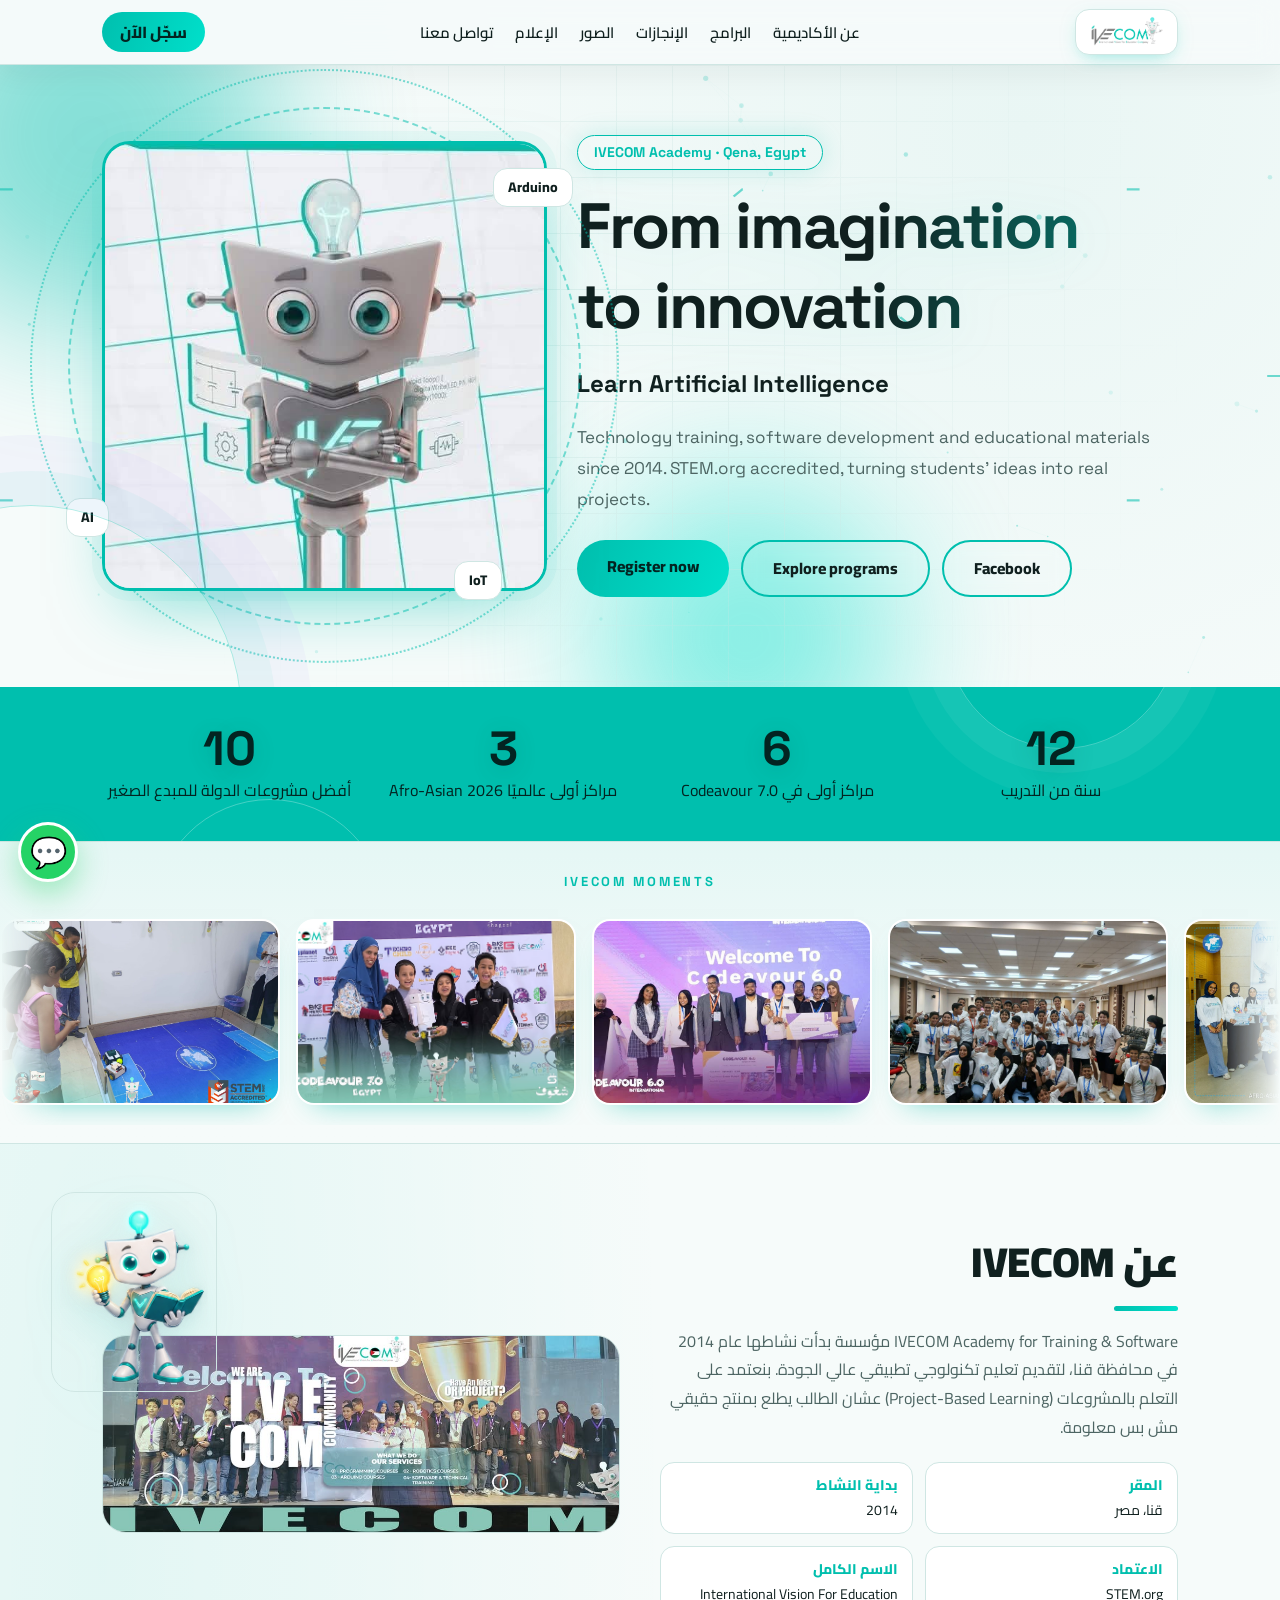
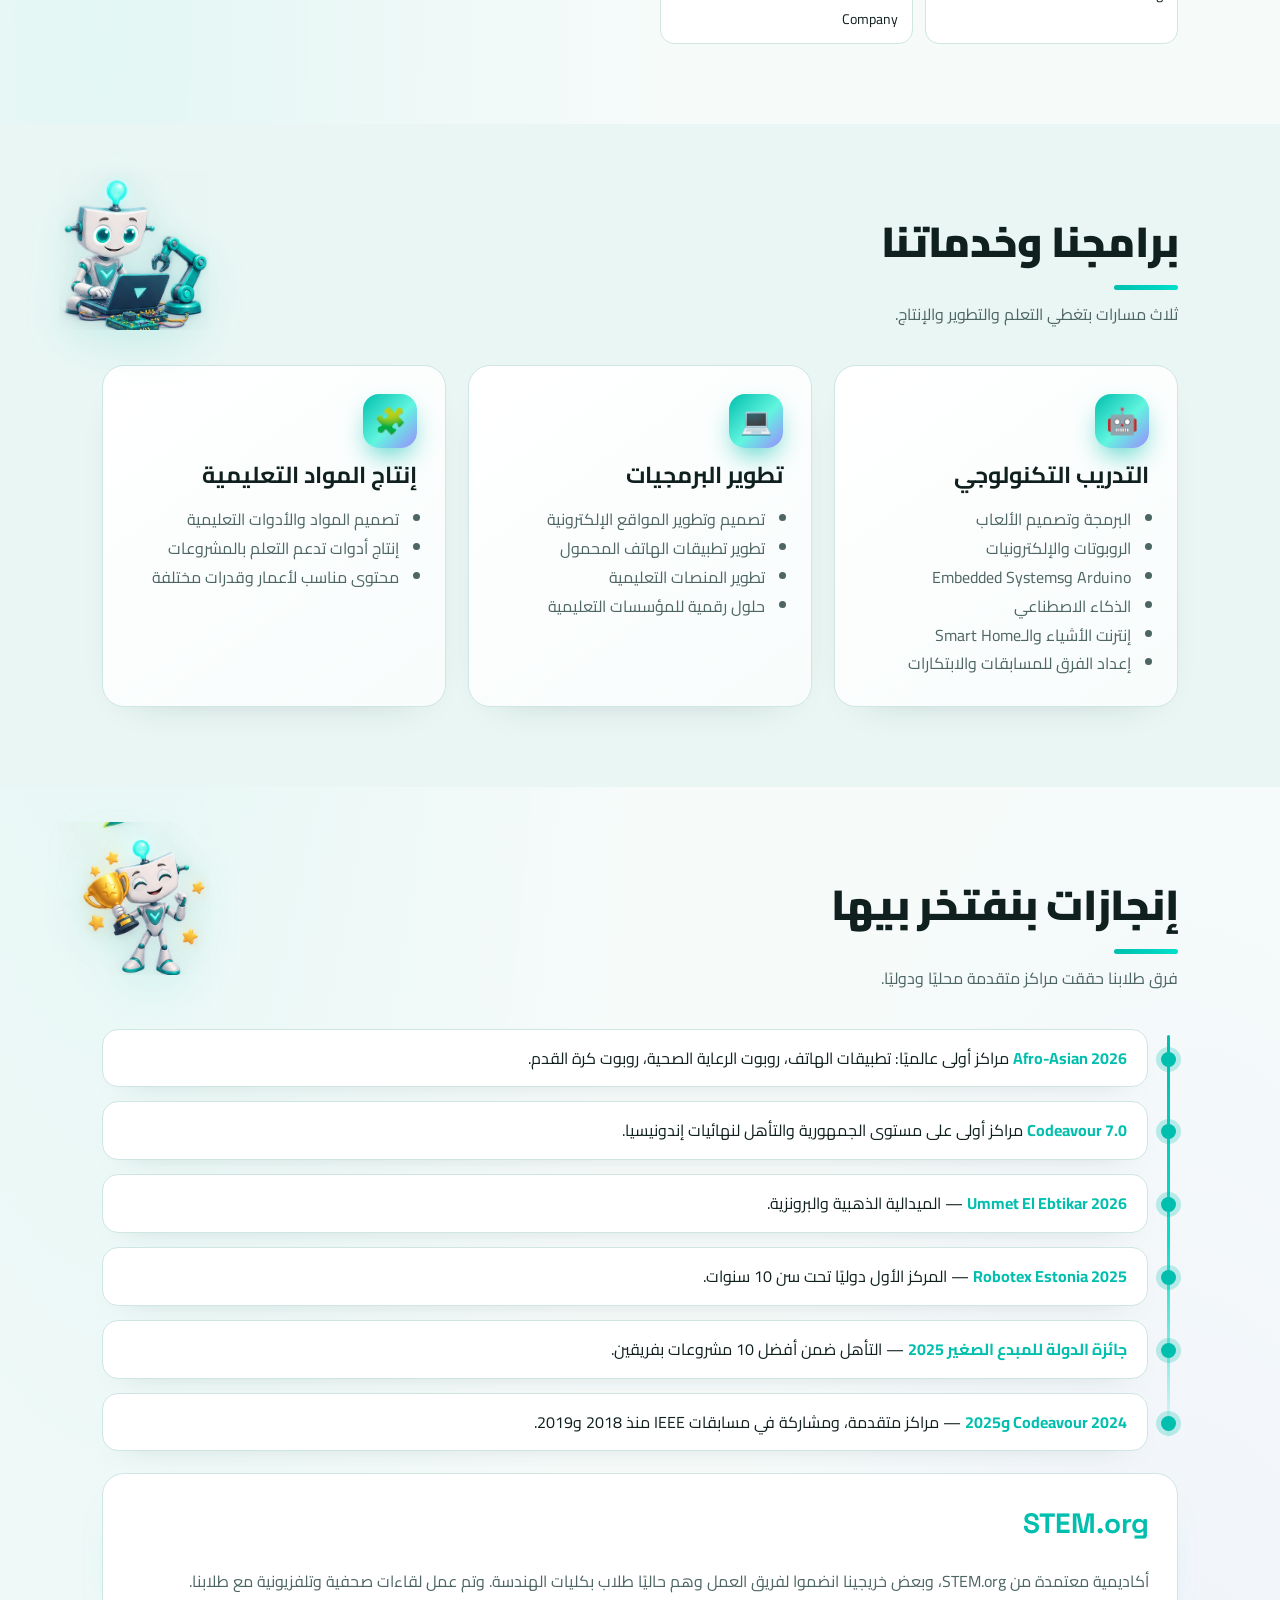
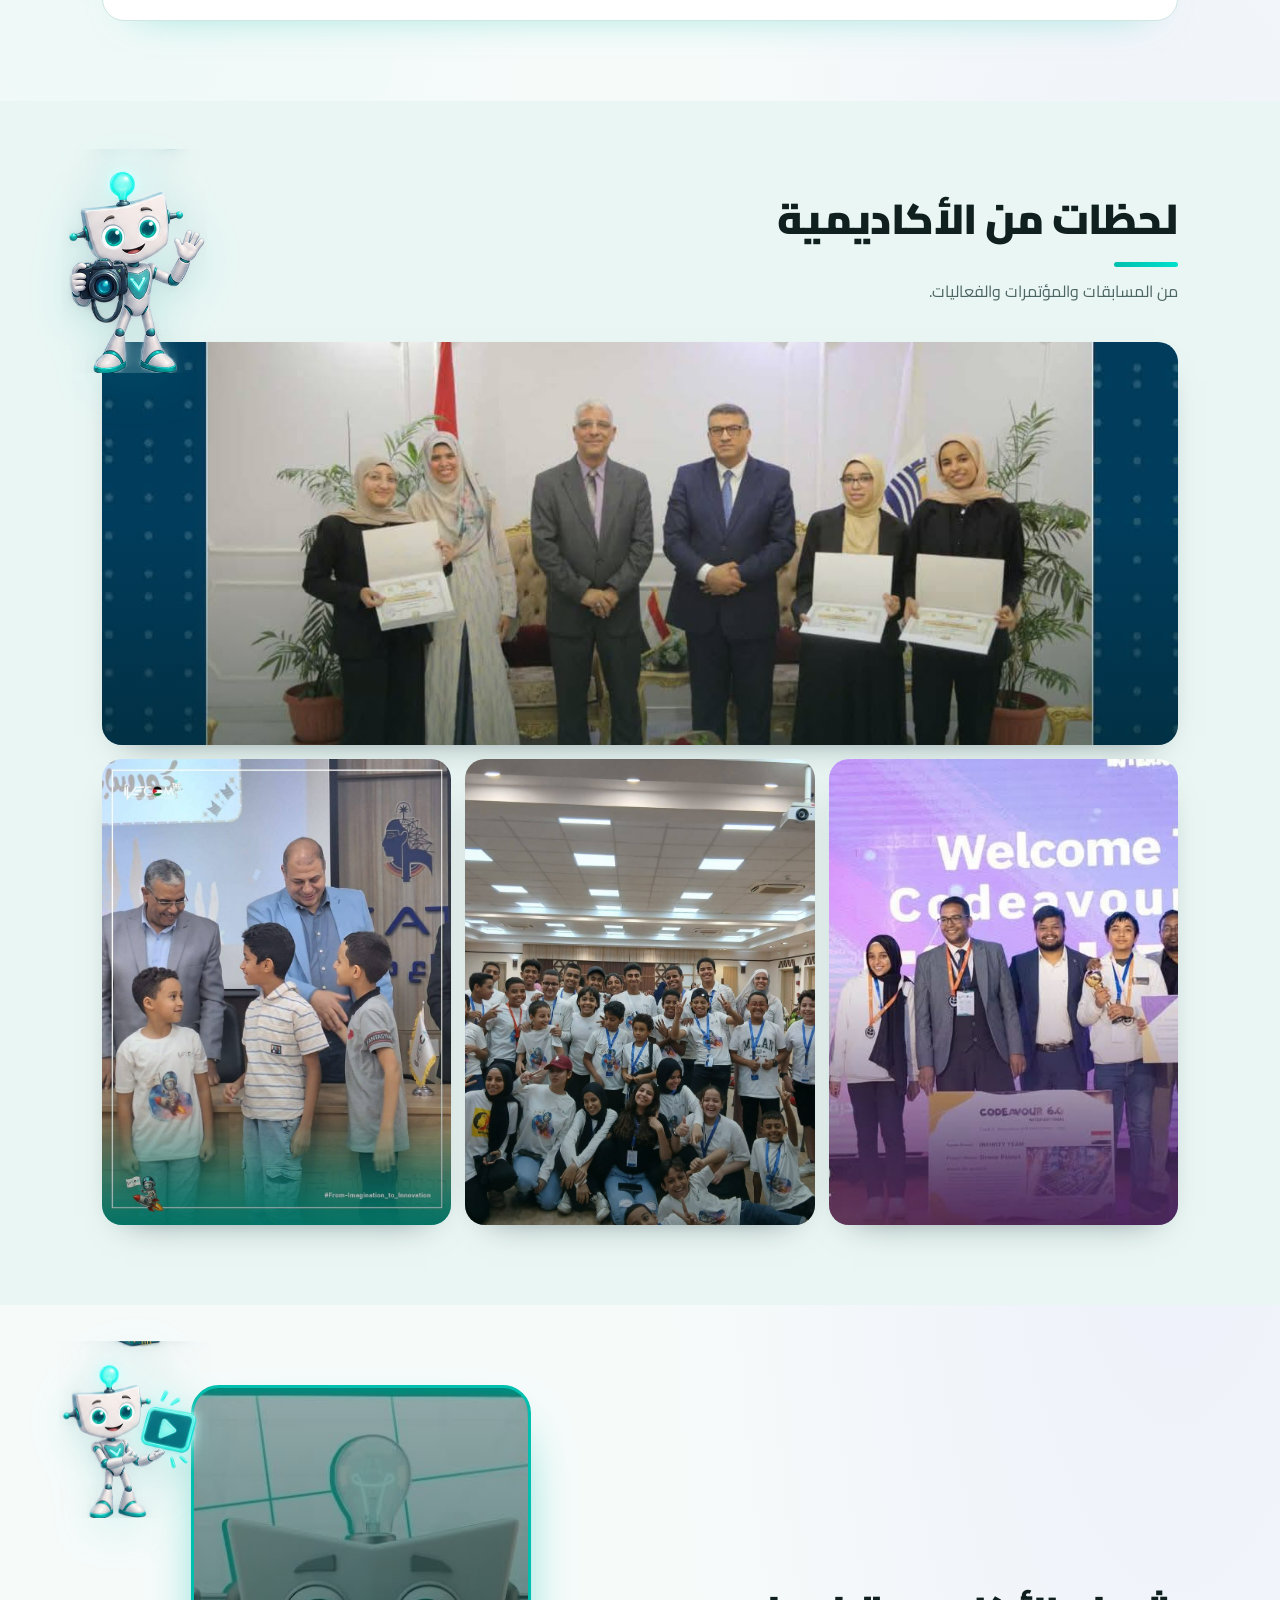
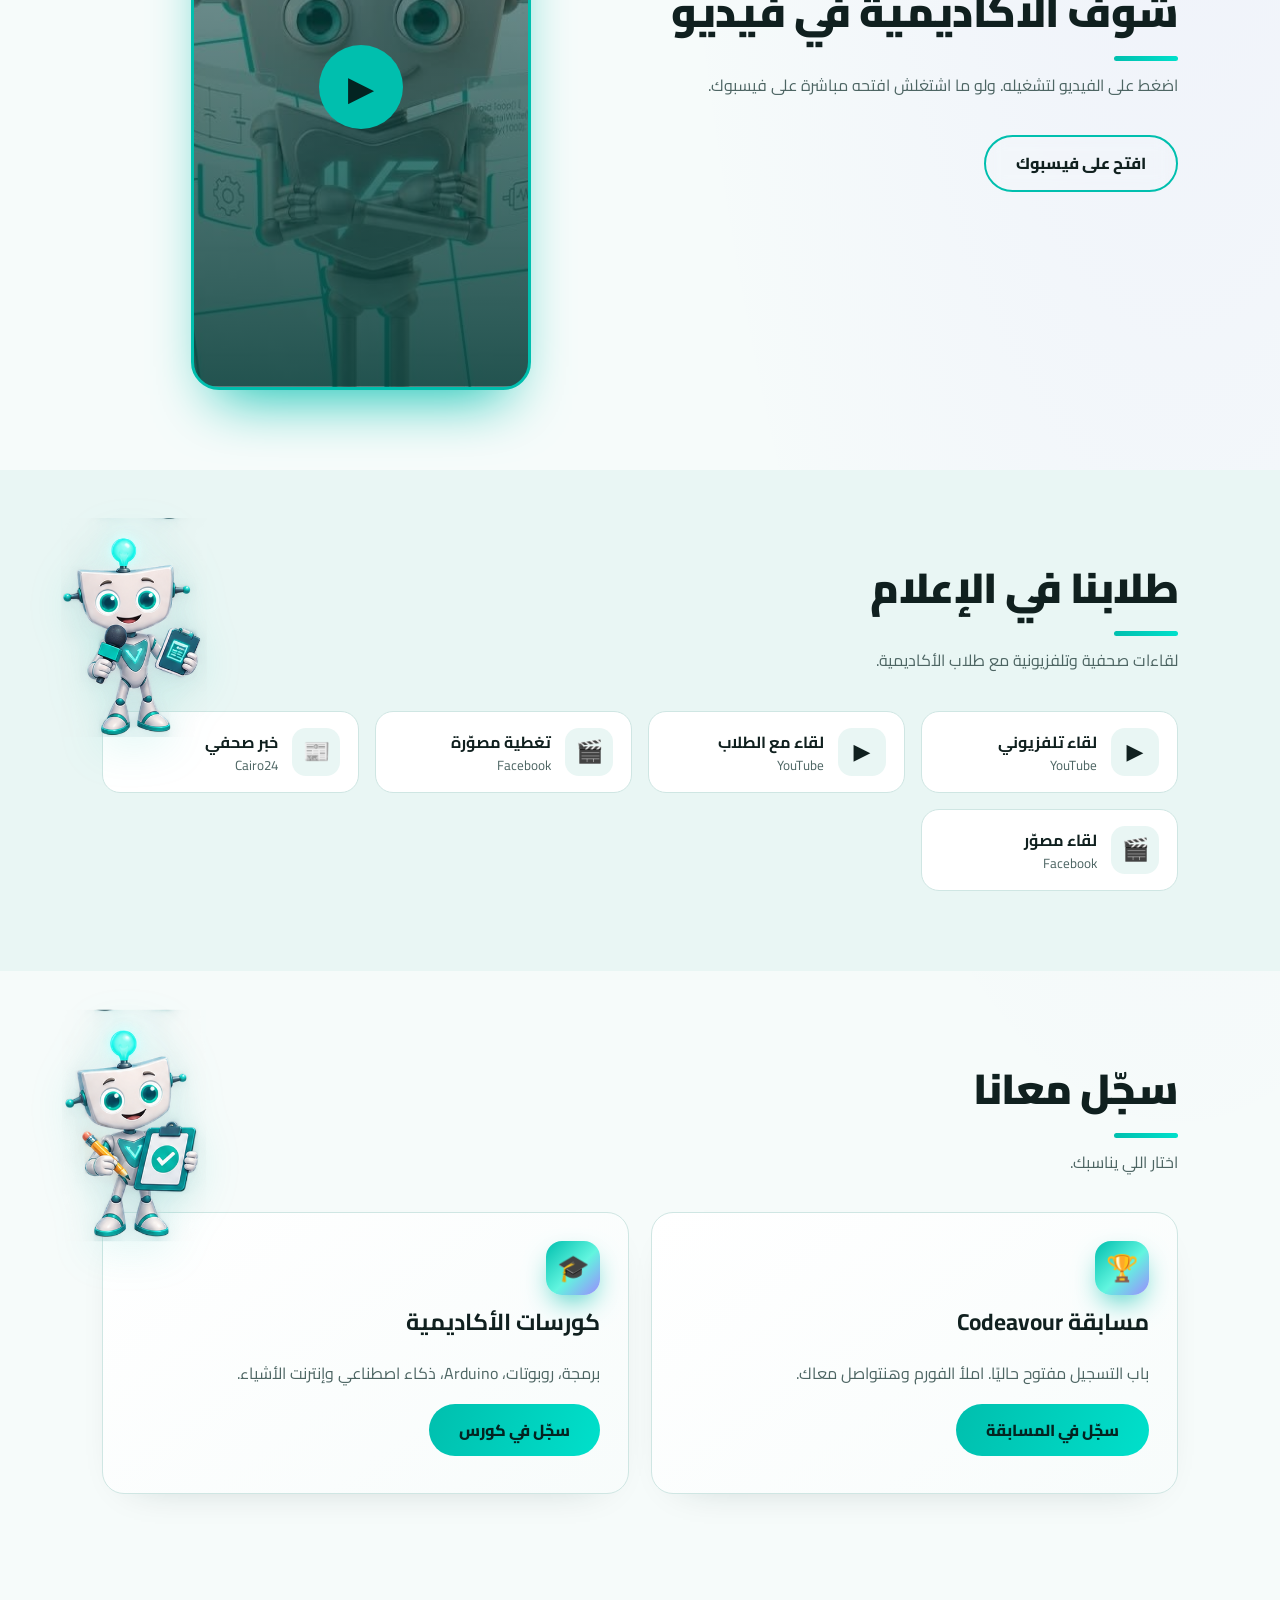
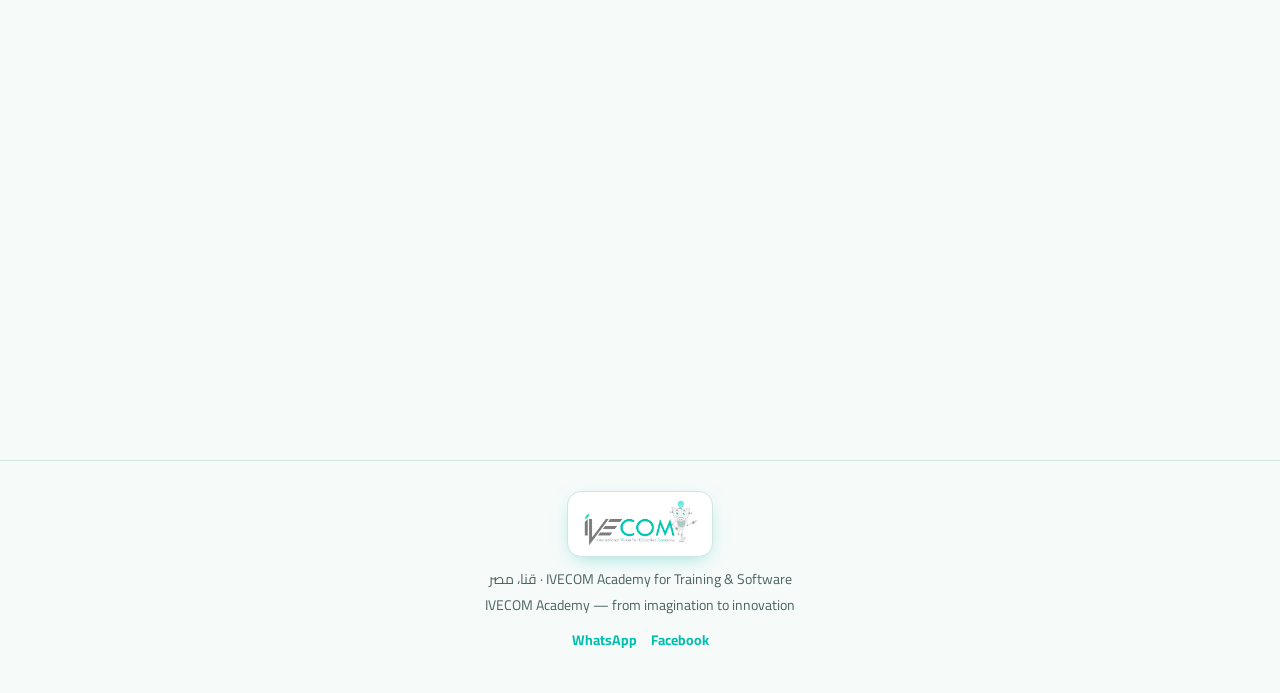
==== index.html @ b457d9e5 "Add files via upload" ====
<!DOCTYPE html>
<html lang="ar" dir="rtl">
<head>
<meta charset="utf-8">
<meta name="viewport" content="width=device-width, initial-scale=1, viewport-fit=cover">
<title>IVECOM Academy | من الخيال إلى الابتكار</title>
<link rel="stylesheet" href="https://fonts.googleapis.com/css2?family=Cairo:wght@400;600;800;900&family=Space+Grotesk:wght@500;700&display=swap">
<link rel="stylesheet" href="style.css">
</head>
<body>
<div id="pg"></div>
<nav><div class="wrap"><a href="#top"><img src="./images/ivecom academy.png" alt="IVECOM"></a>
<ul><li><a href="#about">عن الأكاديمية</a></li><li><a href="#programs">البرامج</a></li><li><a href="#wins">الإنجازات</a></li><li><a href="#gallery">الصور</a></li><li><a href="#press">الإعلام</a></li><li><a href="#contact">تواصل معنا</a></li></ul>
<a class="btn p" href="#register" style="padding:6px 18px">سجّل الآن</a></div></nav>

<header class="hero" id="top"><div class="blob b1"></div><div class="blob b2"></div><div class="grid"></div><svg class="circ" viewBox="0 0 1000 600" preserveAspectRatio="none" aria-hidden="true"><path d="M0 120H200L260 180H520L580 120H1000"/><path d="M0 420H300L360 480H700L760 420H1000"/><path d="M1000 300H760L700 240H420L360 300H0"/></svg>
<div class="wrap"><div>
<span class="tag">IVECOM Academy · Qena, Egypt</span>
<h1>From imagination<br>to innovation</h1><div class="rot">Learn <span class="w" id="word">Programming</span></div>
<p class="lead">Technology training, software development and educational materials since 2014. STEM.org accredited, turning students' ideas into real projects.</p>
<div class="btns"><a class="btn p" href="#register">Register now</a><a class="btn g" href="#programs">Explore programs</a><a class="btn g" href="https://www.facebook.com/Ivecom.Qena" target="_blank" rel="noopener">Facebook</a></div></div>
<div class="mascot"><img src="images/افيكوم.jpg" alt="روبوت IVECOM"><span class="chip c1">Arduino</span><span class="chip c2">AI</span><span class="chip c3">IoT</span></div></div></header>

<div class="stats"><div class="wrap">
<div><b data-to="12">0</b>سنة من التدريب</div><div><b data-to="6">0</b>مراكز أولى في Codeavour 7.0</div><div><b data-to="3">0</b>مراكز أولى عالميًا Afro-Asian 2026</div><div><b data-to="10">0</b>أفضل مشروعات الدولة للمبدع الصغير</div></div></div>

<div class="moments" aria-labelledby="moments-title">
<p class="moments-title" id="moments-title">IVECOM Moments</p>
<div class="moments-viewport">
<div class="moments-track">
<div class="moments-set">
<figure class="moments-card"><img src="./images/soccer.jpg" alt="طلاب يختبرون روبوتات كرة القدم"></figure>
<figure class="moments-card"><img src="./images/658167643_1033789435987840_6730408788346410055_n.jpg" alt="فريق IVECOM مع الروبوت في Codeavour 7.0"></figure>
<figure class="moments-card"><img src="./images/499224828_770901538943299_2404754766059296859_n.jpg" alt="تكريم الفائزين في Codeavour 6.0"></figure>
<figure class="moments-card"><img src="./images/556958224_884016830965102_443374047059716273_n.jpg" alt="طلاب الأكاديمية في جلسة تدريبية"></figure>
<figure class="moments-card"><img src="./images/afro.jpg" alt="فريق IVECOM بشهاداتهم في ملتقى Afro-Asian"></figure>
<figure class="moments-card"><img src="./images/655757526_1031395922893858_1721385652874005985_n.jpg" alt="طلاب يعرضون روبوتهم في Codeavour 7.0"></figure>
<figure class="moments-card"><img src="./images/866902296_1106343865728992_4366121220652302342_n.jpg" alt="طالب يحمل كأس التكريم"></figure>
<figure class="moments-card"><img src="./images/76956514_1454934027989636_923945317609504768_n.jpg" alt="طلاب يحملون شهادات بعد نشاط تعليمي"></figure>
<figure class="moments-card"><img src="./images/المسرح.jpg" alt="فريق IVECOM على المسرح بالميداليات"></figure>
<figure class="moments-card"><img src="./images/الوزير.jpg" alt="طلاب الأكاديمية أثناء زيارة الوزير"></figure>
<figure class="moments-card"><img src="./images/574880991_913871031313015_7151131311368704795_n.jpg" alt="طلاب IVECOM مع الضيوف في فعالية"></figure>
<figure class="moments-card"><img src="./images/صيني.jpg" alt="طالب IVECOM مع ضيف في فعالية دولية"></figure>
<figure class="moments-card"><img src="./images/المحافظ.jpg" alt="تكريم طلاب IVECOM في محافظة قنا"></figure>
<figure class="moments-card"><img src="./images/866315675_2814392328955585_118463934444519991_n.jpg" alt="طالبات IVECOM مع ضيف في ملتقى تكنولوجي"></figure>
</div>
<div class="moments-set" aria-hidden="true">
<figure class="moments-card"><img src="./images/soccer.jpg" alt=""></figure>
<figure class="moments-card"><img src="./images/658167643_1033789435987840_6730408788346410055_n.jpg" alt=""></figure>
<figure class="moments-card"><img src="./images/499224828_770901538943299_2404754766059296859_n.jpg" alt=""></figure>
<figure class="moments-card"><img src="./images/556958224_884016830965102_443374047059716273_n.jpg" alt=""></figure>
<figure class="moments-card"><img src="./images/afro.jpg" alt=""></figure>
<figure class="moments-card"><img src="./images/655757526_1031395922893858_1721385652874005985_n.jpg" alt=""></figure>
<figure class="moments-card"><img src="./images/866902296_1106343865728992_4366121220652302342_n.jpg" alt=""></figure>
<figure class="moments-card"><img src="./images/76956514_1454934027989636_923945317609504768_n.jpg" alt=""></figure>
<figure class="moments-card"><img src="./images/المسرح.jpg" alt=""></figure>
<figure class="moments-card"><img src="./images/الوزير.jpg" alt=""></figure>
<figure class="moments-card"><img src="./images/574880991_913871031313015_7151131311368704795_n.jpg" alt=""></figure>
<figure class="moments-card"><img src="./images/صيني.jpg" alt=""></figure>
<figure class="moments-card"><img src="./images/المحافظ.jpg" alt=""></figure>
<figure class="moments-card"><img src="./images/866315675_2814392328955585_118463934444519991_n.jpg" alt=""></figure>
</div>
</div>
</div>
</div>
<section id="about"><div class="wrap about"><div class="rise"><h2>عن IVECOM</h2><img class="section-bot" src="images/robot-idea.png" alt="روبوت IVECOM يشرح فكرة ويتعلم" loading="lazy">
<p style="color:var(--mute)">IVECOM Academy for Training &amp; Software مؤسسة بدأت نشاطها عام 2014 في محافظة قنا، لتقديم تعليم تكنولوجي تطبيقي عالي الجودة. بنعتمد على التعلم بالمشروعات (Project-Based Learning) عشان الطالب يطلع بمنتج حقيقي مش بس معلومة.</p>
<div class="facts"><div><span>المقر</span>قنا، مصر</div><div><span>بداية النشاط</span>2014</div><div><span>الاعتماد</span>STEM.org</div><div><span>الاسم الكامل</span>International Vision For Education Company</div></div></div>
<img class="rise" src="./images/المسرح.jpg" alt="فريق IVECOM على المسرح مع الكأس"></div></section>

<section class="alt" id="programs"><div class="wrap"><h2>برامجنا وخدماتنا</h2><p class="sub">ثلاث مسارات بتغطي التعلم والتطوير والإنتاج.</p><img class="section-bot" src="images/robot-tech.png" alt="روبوت IVECOM يعمل على التكنولوجيا والروبوتات" loading="lazy">
<div class="cards">
<div class="card rise"><div class="ic">🤖</div><h3>التدريب التكنولوجي</h3><ul><li>البرمجة وتصميم الألعاب</li><li>الروبوتات والإلكترونيات</li><li>Arduino وEmbedded Systems</li><li>الذكاء الاصطناعي</li><li>إنترنت الأشياء والـSmart Home</li><li>إعداد الفرق للمسابقات والابتكارات</li></ul></div>
<div class="card rise"><div class="ic">💻</div><h3>تطوير البرمجيات</h3><ul><li>تصميم وتطوير المواقع الإلكترونية</li><li>تطوير تطبيقات الهاتف المحمول</li><li>تطوير المنصات التعليمية</li><li>حلول رقمية للمؤسسات التعليمية</li></ul></div>
<div class="card rise"><div class="ic">🧩</div><h3>إنتاج المواد التعليمية</h3><ul><li>تصميم المواد والأدوات التعليمية</li><li>إنتاج أدوات تدعم التعلم بالمشروعات</li><li>محتوى مناسب لأعمار وقدرات مختلفة</li></ul></div></div></div></section>

<section id="wins"><div class="wrap"><h2>إنجازات بنفتخر بيها</h2><p class="sub">فرق طلابنا حققت مراكز متقدمة محليًا ودوليًا.</p><img class="section-bot" src="images/robot-trophy.png" alt="روبوت IVECOM يحتفل بالإنجازات" loading="lazy">
<div class="tl">
<div class="rise"><b>Afro-Asian 2026</b> مراكز أولى عالميًا: تطبيقات الهاتف، روبوت الرعاية الصحية، روبوت كرة القدم.</div>
<div class="rise"><b>Codeavour 7.0</b>  مراكز أولى على مستوى الجمهورية والتأهل لنهائيات إندونيسيا.</div>
<div class="rise"><b>Ummet El Ebtikar 2026</b> — الميدالية الذهبية والبرونزية.</div>
<div class="rise"><b>Robotex Estonia 2025</b> — المركز الأول دوليًا تحت سن 10 سنوات.</div>
<div class="rise"><b>جائزة الدولة للمبدع الصغير 2025</b> — التأهل ضمن أفضل 10 مشروعات بفريقين.</div>
<div class="rise"><b>Codeavour 2024 و2025</b> — مراكز متقدمة، ومشاركة في مسابقات IEEE منذ 2018 و2019.</div></div>
<div class="stem rise"><b>STEM.org</b><span style="color:var(--mute)">أكاديمية معتمدة من STEM.org، وبعض خريجينا انضموا لفريق العمل وهم حاليًا طلاب بكليات الهندسة. وتم عمل لقاءات صحفية وتلفزيونية مع طلابنا.</span></div></div></section>

<section class="alt" id="gallery"><div class="wrap"><h2>لحظات من الأكاديمية</h2><p class="sub">من المسابقات والمؤتمرات والفعاليات.</p><img class="section-bot" src="images/robot-gallery.png" alt="روبوت IVECOM يوثق اللحظات" loading="lazy">
<div class="gal"><figure class="wide rise"><img src="./images/المحافظ.jpg"></figure>
<figure class="rise"><img src="./images/499224828_770901538943299_2404754766059296859_n.jpg" alt="تكريم طالب في Afro-Asian"></figure>
<figure class="rise"><img src="./images/556958224_884016830965102_443374047059716273_n.jpg" alt="طلاب الأكاديمية في فعالية"></figure>
<figure class="rise"><img src="./images/574880991_913871031313015_7151131311368704795_n.jpg" alt="روبوت IVECOM"></figure></div></div></section>

<section id="video"><div class="wrap vid"><div class="rise"><h2>شوف الأكاديمية في فيديو</h2><p class="sub">اضغط على الفيديو لتشغيله. ولو ما اشتغلش افتحه مباشرة على فيسبوك.</p><img class="section-bot" src="images/robot-video.png" alt="روبوت IVECOM يقدم الفيديو" loading="lazy"><a class="btn g" href="https://www.facebook.com/reel/2000026607990550" target="_blank" rel="noopener">افتح على فيسبوك</a></div>
<div class="reel rise" id="reel" role="button" tabindex="0" aria-label="تشغيل الفيديو" data-u="https://www.facebook.com/reel/2000026607990550"><div class="play">▶</div></div></div></section>

<section class="alt" id="press"><div class="wrap"><h2>طلابنا في الإعلام</h2><p class="sub">لقاءات صحفية وتلفزيونية مع طلاب الأكاديمية.</p><img class="section-bot" src="images/robot-media.png" alt="روبوت IVECOM يتحدث إلى الإعلام" loading="lazy"><div class="press"><a class="pc rise" href="https://youtu.be/RGy8B8v94Ms" target="_blank" rel="noopener"><i>▶️</i><span><b>لقاء تلفزيوني</b><small>YouTube</small></span></a><a class="pc rise" href="https://youtu.be/boZZvVX3FII" target="_blank" rel="noopener"><i>▶️</i><span><b>لقاء مع الطلاب</b><small>YouTube</small></span></a><a class="pc rise" href="https://www.facebook.com/share/v/1amFZvqarZ/" target="_blank" rel="noopener"><i>🎬</i><span><b>تغطية مصوّرة</b><small>Facebook</small></span></a><a class="pc rise" href="https://www.cairo24.com/2521985" target="_blank" rel="noopener"><i>📰</i><span><b>خبر صحفي</b><small>Cairo24</small></span></a><a class="pc rise" href="https://www.facebook.com/share/v/1dLLYajSgV/" target="_blank" rel="noopener"><i>🎬</i><span><b>لقاء مصوّر</b><small>Facebook</small></span></a></div></div></section>

<section id="register"><div class="wrap"><h2>سجّل معانا</h2><p class="sub">اختار اللي يناسبك.</p><img class="section-bot" src="images/robot-register.png" alt="روبوت IVECOM يساعد في التسجيل" loading="lazy"><div class="cards">
<div class="card rise"><div class="ic">🏆</div><h3>مسابقة Codeavour</h3><p style="color:var(--mute)">باب التسجيل مفتوح حاليًا. املأ الفورم وهنتواصل معاك.</p><a class="btn p" href="https://docs.google.com/forms/d/e/1FAIpQLSct5ky-ukODRo3CR_g7459hGvhRLh05FtkzUf1J-POymgyP-w/viewform" target="_blank" rel="noopener">سجّل في المسابقة</a></div>
<div class="card rise"><div class="ic">🎓</div><h3>كورسات الأكاديمية</h3><p style="color:var(--mute)">برمجة، روبوتات، Arduino، ذكاء اصطناعي وإنترنت الأشياء.</p><a class="btn p" href="https://wa.me/201004185696?text=%D8%B9%D8%A7%D9%8A%D8%B2%20%D8%A3%D8%B3%D8%AC%D9%84%20%D9%81%D9%8A%20%D9%83%D9%88%D8%B1%D8%B3%20%D9%81%D9%8A%20IVECOM" target="_blank" rel="noopener">سجّل في كورس</a></div></div></div></section>

<section id="contact"><div class="wrap"><div class="cta rise"><h2>جاهز تبدأ رحلتك؟</h2><img class="section-bot" src="images/robot-contact.png" alt="روبوت IVECOM يرحب بكم للتواصل" loading="lazy"><p>ابنك أو بنتك عندهم فكرة أو مشروع؟ تعالوا نحوّلها لابتكار.</p>
<div class="btns" style="justify-content:center"><a class="btn p" href="https://wa.me/201004185696" target="_blank" rel="noopener">واتساب 01004185696</a><a class="btn g" href="https://www.facebook.com/Ivecom.Qena" target="_blank" rel="noopener">صفحتنا على فيسبوك</a></div></div></div></section>

<footer><div class="wrap"><img src="./images/ivecom academy.png" alt="IVECOM"><div>IVECOM Academy for Training &amp; Software · قنا، مصر</div><div>IVECOM Academy — from imagination to innovation</div><div class="soc"><a href="https://www.facebook.com/Ivecom.Qena" target="_blank" rel="noopener">Facebook</a><a href="https://wa.me/201004185696" target="_blank" rel="noopener">WhatsApp</a></div></div></footer>
<a class="wa" href="https://wa.me/201004185696" target="_blank" rel="noopener" aria-label="WhatsApp">💬</a>
<script src="script.js" defer></script>
</body>
</html>
---- style.css ----
:root{--bg:#f6fbfa;--bg2:#e9f6f4;--ink:#10201f;--mute:#4d6563;--teal:#00bfae;--teal2:#00e0cb;--gray:#7b7b7b;--card:#fff;--line:#cfe6e3;box-sizing:border-box;padding-top:env(safe-area-inset-top,0px);padding-bottom:env(safe-area-inset-bottom,0px)}
@media (prefers-color-scheme:dark){:root:not([data-theme="light"]){--bg:#071413;--bg2:#0b1f1d;--ink:#e8f7f5;--mute:#9bb8b4;--card:#0f2826;--line:#1b3c39}}
:root[data-theme="dark"]{--bg:#071413;--bg2:#0b1f1d;--ink:#e8f7f5;--mute:#9bb8b4;--card:#0f2826;--line:#1b3c39}
html{scroll-padding-top:calc(env(safe-area-inset-top,0px) + 70px);scroll-behavior:smooth}
*{box-sizing:border-box}
body{margin:0;background:var(--bg);color:var(--ink);font-family:'Cairo',system-ui,sans-serif;line-height:1.8;overflow-x:hidden}
body::before{content:"";position:fixed;inset:0 0 auto;height:env(safe-area-inset-top,0px);z-index:60;background:var(--bg)}
img{max-width:100%;display:block}
a{color:inherit;text-decoration:none}
:focus-visible{outline:3px solid var(--teal);outline-offset:3px}
.wrap{max-width:1120px;margin:auto;padding:0 22px}
nav{position:sticky;top:env(safe-area-inset-top,0px);z-index:50;backdrop-filter:blur(14px);background:color-mix(in srgb,var(--bg) 80%,transparent);border-bottom:1px solid var(--line)}
nav .wrap{display:flex;align-items:center;justify-content:space-between;height:64px}
nav img{height:38px}
nav ul{display:flex;gap:22px;list-style:none;margin:0;padding:0;font-weight:600;font-size:15px}
nav ul a:hover{color:var(--teal)}
@media(max-width:760px){nav ul{display:none}}
.hero{position:relative;overflow:hidden;padding:70px 0 90px;background:radial-gradient(circle at 80% 10%,var(--bg2),var(--bg) 60%)}
.blob{position:absolute;border-radius:50%;filter:blur(70px);opacity:.45;background:var(--teal);animation:drift 14s ease-in-out infinite alternate}
.b1{width:380px;height:380px;top:-120px;left:-100px}.b2{width:300px;height:300px;bottom:-100px;right:30%;background:var(--teal2);animation-delay:-6s}
@keyframes drift{to{transform:translate(60px,40px) scale(1.15)}}
.grid{position:absolute;inset:0;background-image:linear-gradient(var(--line) 1px,transparent 1px),linear-gradient(90deg,var(--line) 1px,transparent 1px);background-size:56px 56px;opacity:.55;mask-image:radial-gradient(circle at 50% 40%,#000,transparent 75%);-webkit-mask-image:radial-gradient(circle at 50% 40%,#000,transparent 75%)}
.hero .wrap{position:relative;display:grid;grid-template-columns:1.15fr .85fr;gap:30px;align-items:center}
@media(max-width:860px){.hero .wrap{grid-template-columns:1fr}.mascot{order:-1;max-width:260px;margin:auto}}
.tag{display:inline-block;padding:4px 16px;border:1px solid var(--teal);border-radius:99px;color:var(--teal);font-weight:700;font-size:14px;direction:ltr;font-family:'Space Grotesk',sans-serif}
h1{font-size:clamp(34px,6vw,64px);line-height:1.25;margin:16px 0;font-weight:900}
h1 .w{display:inline-block;color:var(--teal);min-width:5.5ch;border-bottom:4px solid var(--teal2);animation:pop .5s}
@keyframes pop{from{opacity:0;transform:translateY(14px)}}
.lead{color:var(--mute);font-size:18px;max-width:34em}
.btns{display:flex;gap:12px;flex-wrap:wrap;margin-top:26px}
.btn{padding:12px 26px;border-radius:12px;font-weight:800;transition:.25s;border:2px solid var(--teal)}
.btn.p{background:var(--teal);color:#032421}.btn.p:hover{transform:translateY(-3px);box-shadow:0 10px 30px -8px var(--teal)}
.btn.g:hover{background:var(--teal);color:#032421}
.mascot{position:relative}
.mascot img{border-radius:28px;box-shadow:0 30px 60px -25px #00bfae99;animation:float 5s ease-in-out infinite;border:3px solid var(--teal)}
@keyframes float{50%{transform:translateY(-16px) rotate(1.5deg)}}
.chip{position:absolute;background:var(--card);border:1px solid var(--line);border-radius:14px;padding:6px 14px;font-weight:800;font-size:14px;animation:float 6s ease-in-out infinite;direction:ltr}
.c1{top:6%;right:-6%}.c2{bottom:12%;left:-8%;animation-delay:-2s}.c3{bottom:-2%;right:10%;animation-delay:-4s}
section{padding:80px 0}
h2{font-size:clamp(28px,4vw,42px);margin:0 0 10px;font-weight:900}
.sub{color:var(--mute);max-width:40em;margin:0 0 36px}
.stats{background:var(--teal);color:#032421;padding:36px 0}
.stats .wrap{display:grid;grid-template-columns:repeat(auto-fit,minmax(160px,1fr));gap:20px;text-align:center}
.stats b{display:block;font-size:48px;font-weight:900;line-height:1.1;font-family:'Space Grotesk',sans-serif}
.about{display:grid;grid-template-columns:1fr 1fr;gap:40px;align-items:center}
@media(max-width:820px){.about{grid-template-columns:1fr}}
.about img{border-radius:24px;border:1px solid var(--line)}
.facts{display:grid;grid-template-columns:1fr 1fr;gap:12px;margin-top:20px}
.facts div{background:var(--card);border:1px solid var(--line);border-radius:14px;padding:10px 14px;font-size:14px}
.facts span{display:block;color:var(--teal);font-weight:800}
.cards{display:grid;grid-template-columns:repeat(auto-fit,minmax(290px,1fr));gap:22px}
.card{background:var(--card);border:1px solid var(--line);border-radius:22px;padding:28px;transition:transform .3s,border-color .3s;transform-style:preserve-3d}
.card:hover{border-color:var(--teal)}
.card h3{margin:6px 0 10px;font-size:23px}
.card ul{margin:0;padding:0 18px 0 0;color:var(--mute)}
.ic{width:54px;height:54px;border-radius:16px;background:linear-gradient(135deg,var(--teal),var(--teal2));display:grid;place-items:center;font-size:26px}
.alt{background:var(--bg2)}
.rise{opacity:0;transform:translateY(30px);transition:1s cubic-bezier(.2,.7,.2,1)}
.rise.in{opacity:1;transform:none}
.tl{position:relative;display:grid;gap:14px;padding-right:30px}
.tl::before{content:"";position:absolute;right:8px;top:6px;bottom:6px;width:3px;background:linear-gradient(var(--teal),var(--teal2),transparent);border-radius:3px}
.tl div{position:relative;background:var(--card);border:1px solid var(--line);border-radius:16px;padding:14px 20px}
.tl div::after{content:"";position:absolute;right:-29px;top:22px;width:15px;height:15px;border-radius:50%;background:var(--teal);box-shadow:0 0 0 5px color-mix(in srgb,var(--teal) 25%,transparent)}
.tl b{color:var(--teal)}
.gal{display:grid;grid-template-columns:repeat(6,1fr);gap:14px}
.gal figure{margin:0;overflow:hidden;border-radius:20px;grid-column:span 2;aspect-ratio:3/4}
.gal figure.wide{grid-column:span 6;aspect-ratio:16/6}
.gal img{width:100%;height:100%;object-fit:cover;transition:transform .8s}
.gal figure:hover img{transform:scale(1.08)}
@media(max-width:700px){.gal figure{grid-column:span 6;aspect-ratio:4/5}.gal figure.wide{aspect-ratio:16/8}}
.stem{display:flex;gap:18px;align-items:center;flex-wrap:wrap;background:var(--card);border:1px solid var(--line);border-radius:22px;padding:24px 28px;margin-top:22px}
.stem b{font-family:'Space Grotesk',sans-serif;font-size:28px;color:var(--teal)}
.cta{text-align:center;background:linear-gradient(135deg,#033b36,#00a89a);color:#fff;border-radius:30px;padding:56px 24px;position:relative;overflow:hidden}
.cta h2{color:#fff}.cta .btn.p{background:#fff;border-color:#fff}
footer{padding:30px 0 40px;text-align:center;color:var(--mute);font-size:14px}
footer img{height:46px;margin:0 auto 10px}
@media(prefers-reduced-motion:reduce){*{animation:none!important;transition:none!important}.rise{opacity:1;transform:none}}
nav img,footer img{background:#fff;border-radius:14px;padding:5px 14px;border:1px solid var(--line);box-shadow:0 6px 20px -8px #00bfae88}
nav img{height:46px}footer img{height:66px}
#pg{position:fixed;top:env(safe-area-inset-top,0px);left:0;height:3px;width:0;z-index:70;background:linear-gradient(90deg,var(--teal),var(--teal2))}
.hero .wrap>div:first-child{direction:ltr;text-align:left}
.hero h1{font-family:'Space Grotesk',sans-serif;letter-spacing:-.03em;background:linear-gradient(100deg,var(--ink) 20%,var(--teal) 50%,var(--ink) 80%);background-size:250% 100%;-webkit-background-clip:text;background-clip:text;color:transparent;animation:shine 6s linear infinite}
@keyframes shine{to{background-position:-250% 0}}
.hero .lead{font-family:'Space Grotesk',sans-serif;font-size:17px}
.rot{font-family:'Space Grotesk',sans-serif;font-size:24px;font-weight:700;margin:0 0 10px}
.rot .w{min-width:0;display:inline-block}
.mascot{isolation:isolate}
.mascot::before,.mascot::after{content:"";position:absolute;inset:-34px;border:2px dashed var(--teal);border-radius:50%;opacity:.5;animation:spin 26s linear infinite;z-index:-1}
.mascot::after{inset:-72px;border-style:dotted;animation-duration:42s;animation-direction:reverse}
@keyframes spin{to{transform:rotate(360deg)}}
.circ{position:absolute;inset:0;width:100%;height:100%;opacity:.55}
.circ path{fill:none;stroke:var(--teal);stroke-width:2;stroke-dasharray:10 300;animation:run 7s linear infinite}
.circ path:nth-child(2){animation-delay:-2s}.circ path:nth-child(3){animation-delay:-4s}
@keyframes run{to{stroke-dashoffset:-1000}}
.btn{position:relative;overflow:hidden;display:inline-block}
.btn.p::after{content:"";position:absolute;inset:0;background:linear-gradient(110deg,transparent 30%,#fff9 50%,transparent 70%);transform:translateX(-120%);transition:.6s}
.btn.p:hover::after{transform:translateX(120%)}
h2::after{content:"";display:block;width:64px;height:5px;border-radius:5px;margin-top:6px;background:linear-gradient(90deg,var(--teal),var(--teal2))}
.cta h2::after{margin:6px auto 0;background:#fff}
.ic{box-shadow:0 12px 30px -10px var(--teal)}
.moments{padding:28px 0 18px;background:linear-gradient(180deg,color-mix(in srgb,var(--teal) 7%,var(--bg)),var(--bg) 70%);border-block:1px solid var(--line)}
.moments-title{margin:0 0 14px;text-align:center;direction:ltr;font-family:'Space Grotesk',sans-serif;font-weight:700;font-size:13px;letter-spacing:.22em;text-transform:uppercase;color:var(--teal)}
.moments-viewport{overflow:hidden;direction:ltr;padding:12px 0 20px;-webkit-mask-image:linear-gradient(90deg,transparent,#000 5%,#000 95%,transparent);mask-image:linear-gradient(90deg,transparent,#000 5%,#000 95%,transparent)}
.moments-track{display:flex;width:max-content;animation:moments 70s linear infinite}
.moments-viewport:hover .moments-track,.moments-viewport:focus-within .moments-track{animation-play-state:paused}
.moments-set{display:flex;gap:16px;padding-inline-end:16px}
.moments-card{flex:0 0 auto;width:280px;height:186px;margin:0;border-radius:18px;overflow:hidden;border:2px solid transparent;background:var(--card);box-shadow:0 14px 28px -18px #00bfae99;transition:transform .35s ease,box-shadow .35s ease,border-color .35s ease}
.moments-card img{width:100%;height:100%;object-fit:cover}
.moments-card:hover{transform:translateY(-6px);border-color:var(--teal);box-shadow:0 18px 36px -14px var(--teal)}
@keyframes moments{to{transform:translateX(-50%)}}
@media(max-width:700px){.moments{padding:22px 0 12px}.moments-title{font-size:12px;letter-spacing:.16em}.moments-card{width:210px;height:140px;border-radius:14px}.moments-set{gap:12px;padding-inline-end:12px}.moments-track{animation-duration:48s}}
@media(prefers-reduced-motion:reduce){.moments-viewport{overflow-x:auto;-webkit-mask-image:none;mask-image:none}.moments-track{animation:none}}
.vid{display:grid;grid-template-columns:1fr 1fr;gap:40px;align-items:center}
@media(max-width:820px){.vid{grid-template-columns:1fr}}
.reel{position:relative;width:min(100%,340px);aspect-ratio:9/16;margin:auto;border-radius:28px;overflow:hidden;background:#033b36 center/cover;border:3px solid var(--teal);cursor:pointer;box-shadow:0 30px 60px -25px var(--teal)}
.reel iframe{position:absolute;inset:0;width:100%;height:100%;border:0}
.play{position:absolute;inset:0;margin:auto;width:84px;height:84px;border-radius:50%;background:var(--teal);display:grid;place-items:center;font-size:34px;color:#032421;animation:pulse 2s infinite}
@keyframes pulse{0%{box-shadow:0 0 0 0 #00e0cbaa}100%{box-shadow:0 0 0 30px #00e0cb00}}
.press{display:grid;grid-template-columns:repeat(auto-fit,minmax(250px,1fr));gap:16px}
.pc{display:flex;gap:14px;align-items:center;background:var(--card);border:1px solid var(--line);border-radius:18px;padding:16px 18px;transition:.3s}
.pc:hover{transform:translateY(-5px);border-color:var(--teal);box-shadow:0 14px 30px -16px var(--teal)}
.pc i{font-style:normal;width:48px;height:48px;border-radius:14px;display:grid;place-items:center;font-size:22px;background:var(--bg2);flex:none}
.pc small{color:var(--mute);display:block;line-height:1.4}
.wa{position:fixed;bottom:calc(env(safe-area-inset-bottom,0px) + 18px);left:18px;z-index:55;width:60px;height:60px;border-radius:50%;background:#25d366;display:grid;place-items:center;font-size:30px;animation:pulse 2.5s infinite}
.cta::before{content:"";position:absolute;width:320px;height:320px;border-radius:50%;background:#ffffff14;top:-120px;right:-90px}
.cta::after{content:"";position:absolute;width:200px;height:200px;border-radius:50%;border:3px solid #ffffff30;bottom:-70px;left:-50px}
.cta .btn.g{color:#fff;border-color:#fff}.cta .btn.g:hover{background:#fff;color:#033b36}
.cta .btn.p{color:#033b36}
.soc{display:flex;gap:14px;justify-content:center;margin-top:10px}.soc a{font-weight:700;color:var(--teal)}


/* ===== IVECOM CREATIVE EXPERIENCE ===== */
:root {
  --violet: #7657ff;
  --cyan: #21e6d2;
  --pink: #ff6db4;
  --deep: #071b25;
}
body {
  background-image:
    radial-gradient(ellipse at 8% 22%, color-mix(in srgb, var(--teal) 8%, transparent), transparent 34%),
    radial-gradient(ellipse at 92% 58%, color-mix(in srgb, var(--violet) 7%, transparent), transparent 32%);
}
nav { box-shadow: 0 8px 30px #001f2510; }
nav .wrap { gap: 18px; }
nav ul a { position: relative; transition: color .25s ease; }
nav ul a::after {
  content: ""; position: absolute; right: 0; bottom: -8px; width: 0; height: 2px;
  border-radius: 2px; background: linear-gradient(90deg,var(--teal),var(--violet));
  transition: width .3s ease;
}
nav ul a:hover::after { width: 100%; }
.hero { isolation: isolate; }
.hero::after {
  content: ""; position: absolute; width: 420px; height: 420px; border-radius: 50%;
  border: 1px solid color-mix(in srgb,var(--teal) 30%,transparent);
  left: -180px; bottom: -240px; box-shadow: 0 0 0 34px color-mix(in srgb,var(--teal) 5%,transparent),
  0 0 0 70px color-mix(in srgb,var(--violet) 4%,transparent); pointer-events: none;
}
.hero .wrap > div:first-child { max-width: 680px; }
.hero h1 { filter: drop-shadow(0 8px 24px #00bfae18); }
.tag { box-shadow: 0 0 24px color-mix(in srgb,var(--teal) 18%,transparent); }
.btn { border-radius: 999px; padding-inline: 30px; }
.btn.p { background: linear-gradient(110deg,var(--teal),var(--teal2)); border: 0; }
.btn.g { backdrop-filter: blur(10px); }
.mascot img { box-shadow: 0 28px 70px -22px #00bfae88, 0 0 0 10px #00bfae0d; }
section:not(.stats) h2 { letter-spacing: -.6px; }
.card {
  position: relative; overflow: hidden;
  box-shadow: 0 14px 42px -32px #002b2a55;
  background: linear-gradient(145deg,var(--card),color-mix(in srgb,var(--bg2) 34%,var(--card)));
}
.card::before {
  content: ""; position: absolute; inset: 0 auto 0 0; width: 3px;
  background: linear-gradient(180deg,var(--teal),var(--violet),var(--pink));
  transform: scaleY(0); transform-origin: bottom; transition: transform .35s ease;
}
.card:hover::before { transform: scaleY(1); }
.card:hover { box-shadow: 0 24px 55px -32px #00bfae99; }
.ic { background: linear-gradient(135deg,var(--teal),#62f5df 55%,#9c8aff); color: #052522; }
.stats { position: relative; overflow: hidden; }
.stats::before,.stats::after {
  content: ""; position: absolute; width: 230px; height: 230px; border: 1px solid #ffffff45;
  border-radius: 50%; pointer-events: none;
}
.stats::before { top: -170px; right: 8%; box-shadow: 0 0 0 24px #ffffff0d,0 0 0 48px #ffffff0a; }
.stats::after { bottom: -190px; left: 12%; }
.stats .wrap { position: relative; z-index: 1; }
.stats b { text-shadow: 0 5px 22px #00534b33; }
.gal figure { position: relative; box-shadow: 0 15px 35px -24px #001c1c99; }
.gal figure::after {
  content: ""; position: absolute; inset: 45% 0 0;
  background: linear-gradient(transparent,#031c1acc); opacity: .45; pointer-events: none;
}
.tl div { box-shadow: 0 10px 30px -25px #002b2a88; transition: transform .25s,border-color .25s; }
.tl div:hover { transform: translateX(-5px); border-color: var(--teal); }
.stem { box-shadow: 0 18px 45px -34px #00bfae99; }
.cta {
  box-shadow: 0 30px 70px -35px #003b36aa;
  background: radial-gradient(circle at 15% 10%,#21e6d255,transparent 34%),
              linear-gradient(125deg,#062d35,#064e49 55%,#087f73);
}
.wa { box-shadow: 0 12px 30px #25d36666; border: 3px solid #ffffff; }
footer { border-top: 1px solid var(--line); }

/* Dynamic pointer glow and back-to-top control */
.pointer-glow {
  position: fixed; z-index: 1; width: 340px; height: 340px; border-radius: 50%;
  pointer-events: none; opacity: .13; filter: blur(50px);
  background: radial-gradient(circle,var(--teal),transparent 68%);
  transform: translate(-50%,-50%); mix-blend-mode: screen;
}
#backTop {
  position: fixed; right: 20px; bottom: 22px; z-index: 54; width: 46px; height: 46px;
  border: 1px solid var(--line); border-radius: 50%; background: var(--card);
  color: var(--teal); font-size: 22px; font-weight: 900; cursor: pointer;
  box-shadow: 0 10px 30px #001f251c; opacity: 0; visibility: hidden;
  transform: translateY(12px); transition: .25s ease;
}
#backTop.visible { opacity: 1; visibility: visible; transform: translateY(0); }
#particleCanvas { position: absolute; inset: 0; width: 100%; height: 100%; pointer-events: none; opacity: .5; }
@media (max-width:760px) {
  .hero { padding-top: 52px; }
  .hero::after { width: 260px; height: 260px; }
  .card { padding: 23px; }
  #backTop { right: 14px; bottom: 88px; }
}
@media (prefers-reduced-motion: reduce) {
  .pointer-glow, #particleCanvas { display: none; }
}

/* IVECOM mascot appearances across the page */
section { position: relative; }
.section-bot {
  position: absolute;
  left: clamp(12px, 4vw, 58px);
  top: 28px;
  width: clamp(88px, 13vw, 166px);
  height: auto;
  object-fit: contain;
  z-index: 2;
  pointer-events: none;
  filter: drop-shadow(0 12px 22px #00bfae28);
  animation: botFloat 5s ease-in-out infinite;
}
#about .section-bot { top: 48px; }
#contact .section-bot { top: 50%; transform: translateY(-50%); width: clamp(100px, 15vw, 185px); }
#programs .section-bot, #gallery .section-bot, #press .section-bot { top: 38px; }
@keyframes botFloat { 0%,100% { translate: 0 0; } 50% { translate: 0 -9px; } }
.mascot img { object-fit: contain; background: transparent; }
@media (max-width:760px) {
  .section-bot { width: 78px; left: 8px; top: 18px; opacity: .9; }
  #about .section-bot, #programs .section-bot, #gallery .section-bot, #press .section-bot { top: 20px; }
  #contact .section-bot { width: 92px; left: 0; }
  section h2, section .sub { max-width: calc(100% - 82px); }
}
@media (prefers-reduced-motion: reduce) { .section-bot { animation: none; } }
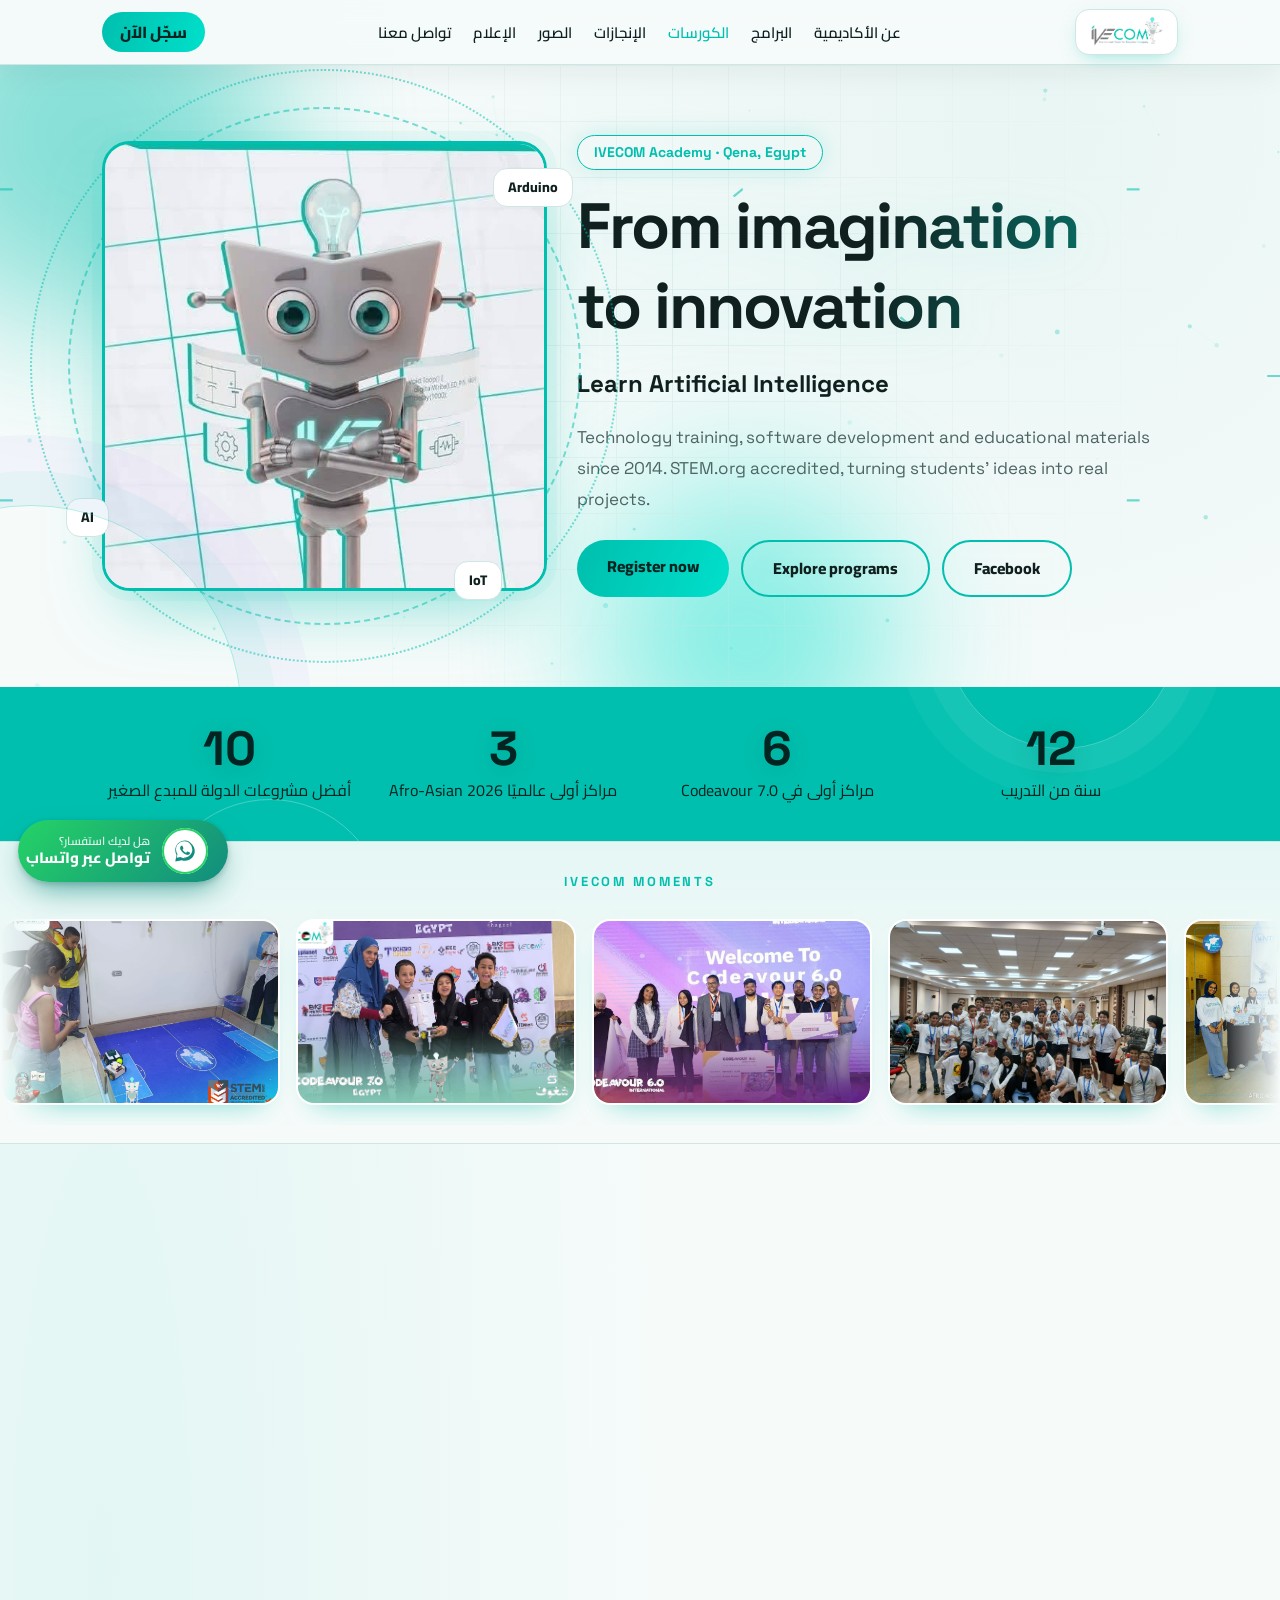
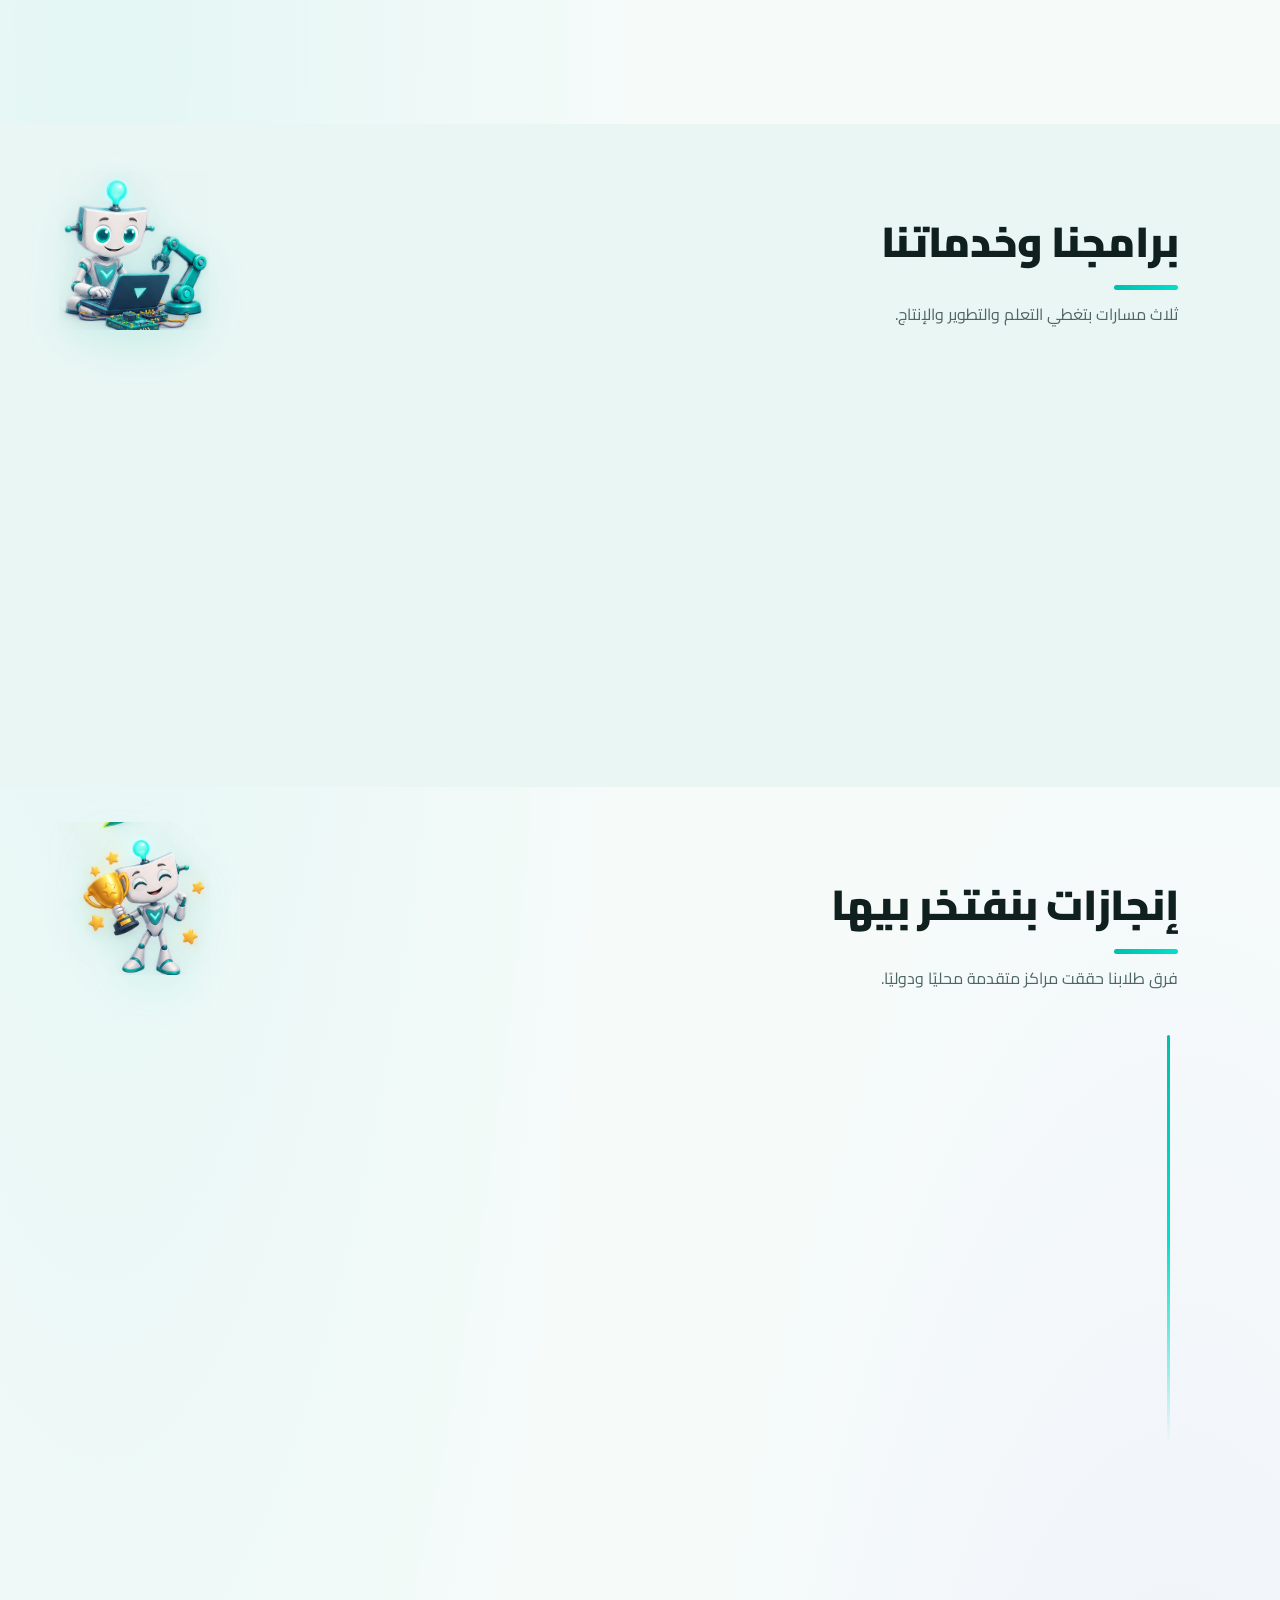
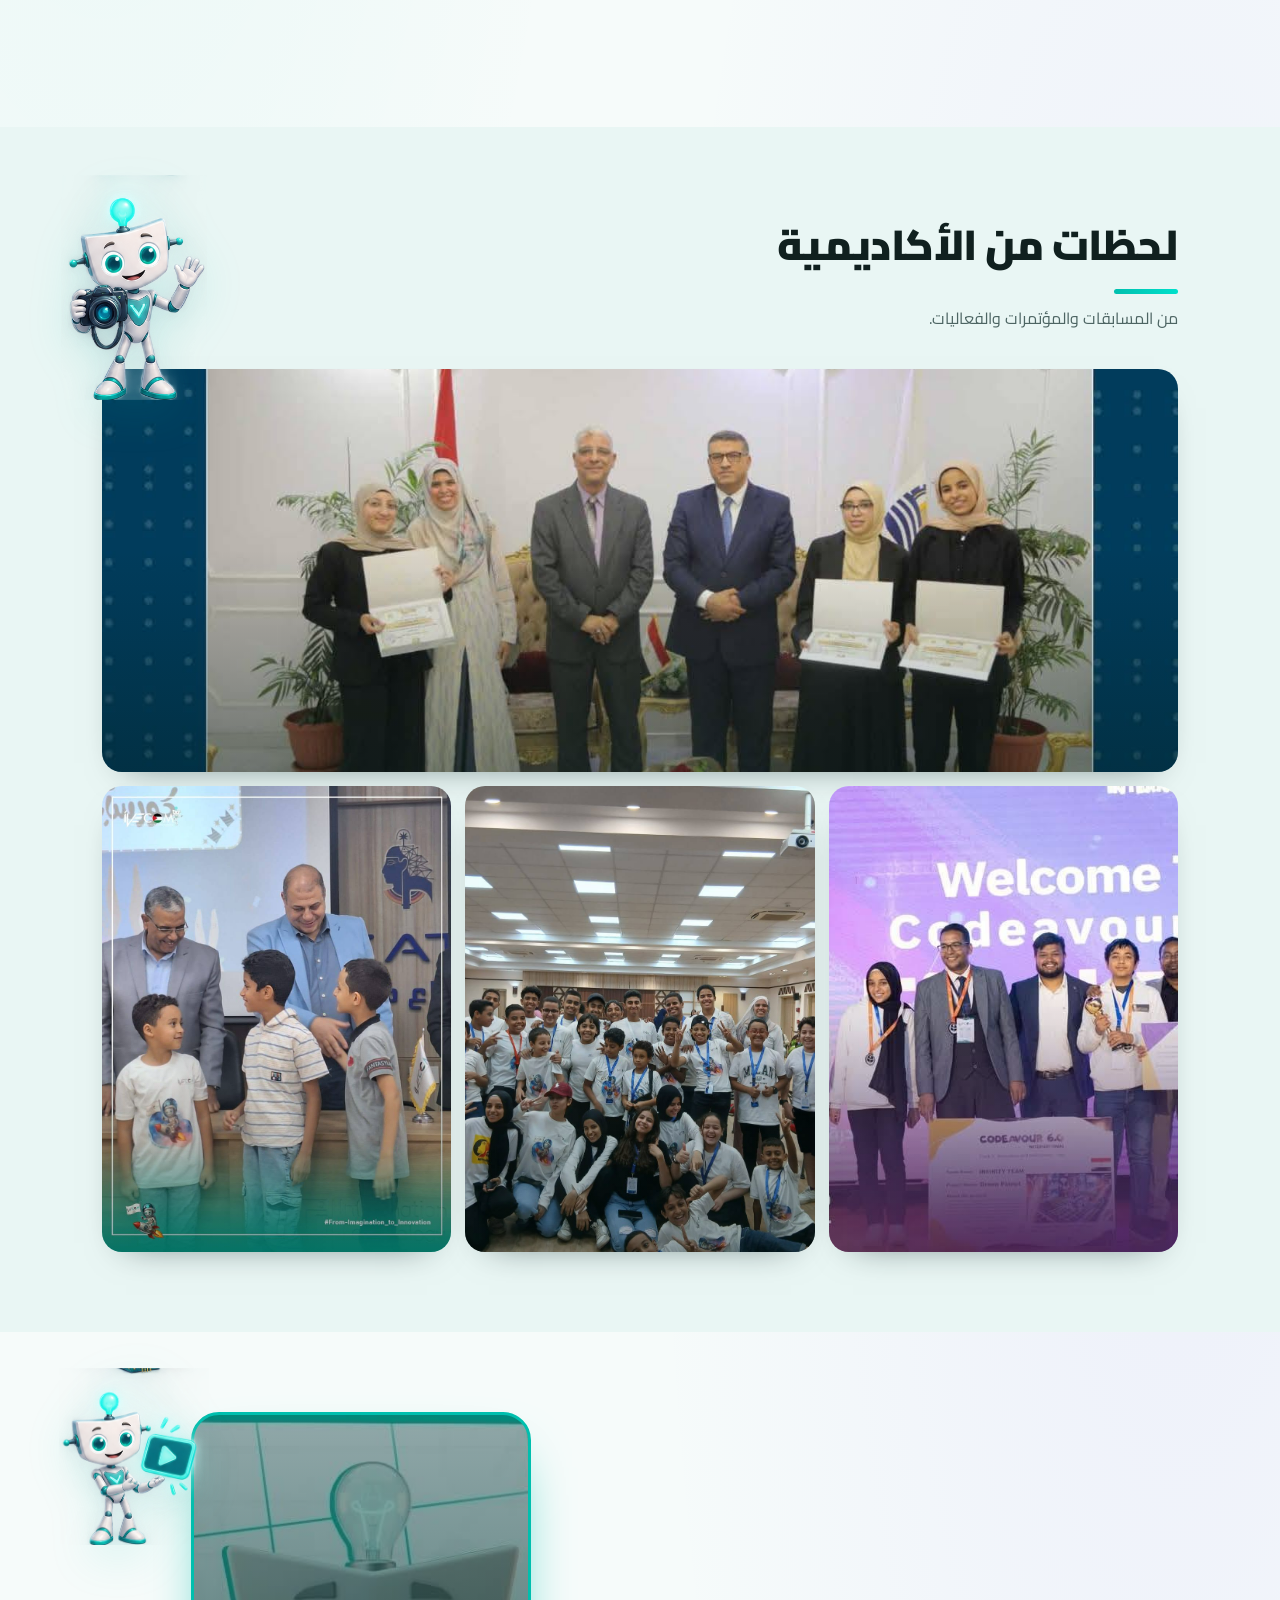
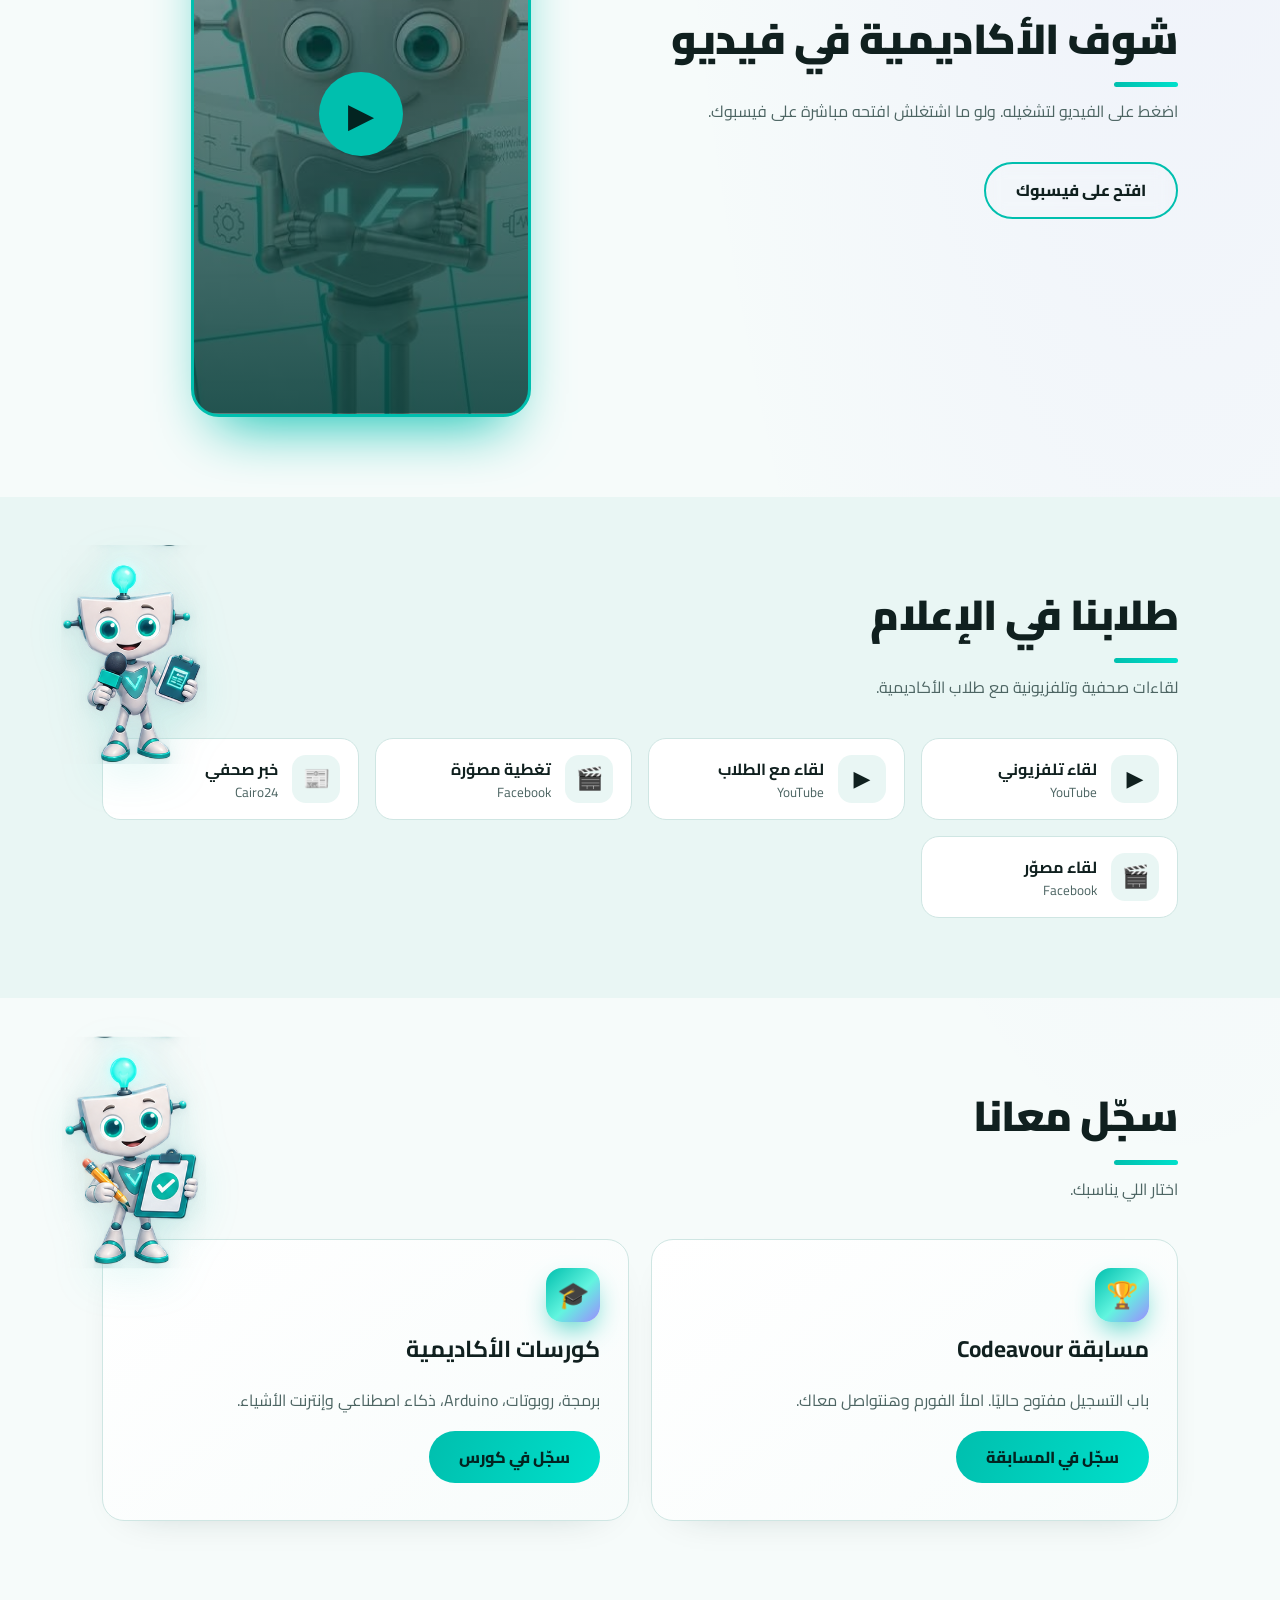
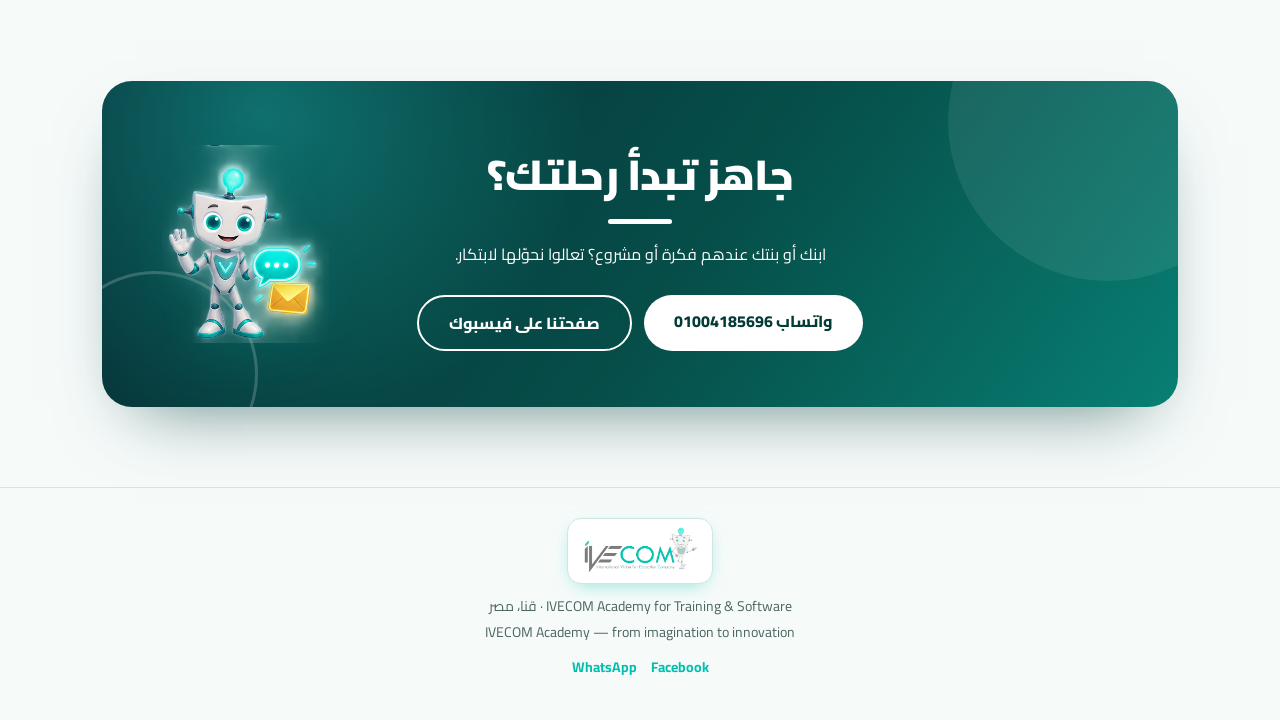
==== commit 5aebdd89: "Add files via upload" ====
--- a/index.html
+++ b/index.html
@@ -10,7 +10,7 @@
 <body>
 <div id="pg"></div>
 <nav><div class="wrap"><a href="#top"><img src="./images/ivecom academy.png" alt="IVECOM"></a>
-<ul><li><a href="#about">عن الأكاديمية</a></li><li><a href="#programs">البرامج</a></li><li><a href="#wins">الإنجازات</a></li><li><a href="#gallery">الصور</a></li><li><a href="#press">الإعلام</a></li><li><a href="#contact">تواصل معنا</a></li></ul>
+<ul><li><a href="#about">عن الأكاديمية</a></li><li><a href="#programs">البرامج</a></li><li class="nav-courses"><a href="courses/index.html">الكورسات</a></li><li><a href="#wins">الإنجازات</a></li><li><a href="#gallery">الصور</a></li><li><a href="#press">الإعلام</a></li><li><a href="#contact">تواصل معنا</a></li></ul>
 <a class="btn p" href="#register" style="padding:6px 18px">سجّل الآن</a></div></nav>
 
 <header class="hero" id="top"><div class="blob b1"></div><div class="blob b2"></div><div class="grid"></div><svg class="circ" viewBox="0 0 1000 600" preserveAspectRatio="none" aria-hidden="true"><path d="M0 120H200L260 180H520L580 120H1000"/><path d="M0 420H300L360 480H700L760 420H1000"/><path d="M1000 300H760L700 240H420L360 300H0"/></svg>
@@ -82,7 +82,12 @@
 <div class="rise"><b>Robotex Estonia 2025</b> — المركز الأول دوليًا تحت سن 10 سنوات.</div>
 <div class="rise"><b>جائزة الدولة للمبدع الصغير 2025</b> — التأهل ضمن أفضل 10 مشروعات بفريقين.</div>
 <div class="rise"><b>Codeavour 2024 و2025</b> — مراكز متقدمة، ومشاركة في مسابقات IEEE منذ 2018 و2019.</div></div>
-<div class="stem rise"><b>STEM.org</b><span style="color:var(--mute)">أكاديمية معتمدة من STEM.org، وبعض خريجينا انضموا لفريق العمل وهم حاليًا طلاب بكليات الهندسة. وتم عمل لقاءات صحفية وتلفزيونية مع طلابنا.</span></div></div></section>
+<div class="stem rise">
+<!-- ===== صورة اعتماد STEM.org =====
+     لتغيير الصورة: غيّر المسار في src فقط (مثال: images/stem-accreditation.png)
+     وللتحكم في الحجم: عدّل المتغير --stem-badge-w في style.css (داخل :root) -->
+<img class="stem-badge" src="images/Stem.jpg" alt="شهادة اعتماد STEM.org للأكاديمية" loading="lazy" onerror="this.classList.add('is-missing')">
+<div class="stem-body"><b>STEM.org</b><span style="color:var(--mute)">أكاديمية معتمدة من STEM.org، وبعض خريجينا انضموا لفريق العمل وهم حاليًا طلاب بكليات الهندسة. وتم عمل لقاءات صحفية وتلفزيونية مع طلابنا.</span></div></div></div></section>
 
 <section class="alt" id="gallery"><div class="wrap"><h2>لحظات من الأكاديمية</h2><p class="sub">من المسابقات والمؤتمرات والفعاليات.</p><img class="section-bot" src="images/robot-gallery.png" alt="روبوت IVECOM يوثق اللحظات" loading="lazy">
 <div class="gal"><figure class="wide rise"><img src="./images/المحافظ.jpg"></figure>
@@ -103,7 +108,10 @@
 <div class="btns" style="justify-content:center"><a class="btn p" href="https://wa.me/201004185696" target="_blank" rel="noopener">واتساب 01004185696</a><a class="btn g" href="https://www.facebook.com/Ivecom.Qena" target="_blank" rel="noopener">صفحتنا على فيسبوك</a></div></div></div></section>
 
 <footer><div class="wrap"><img src="./images/ivecom academy.png" alt="IVECOM"><div>IVECOM Academy for Training &amp; Software · قنا، مصر</div><div>IVECOM Academy — from imagination to innovation</div><div class="soc"><a href="https://www.facebook.com/Ivecom.Qena" target="_blank" rel="noopener">Facebook</a><a href="https://wa.me/201004185696" target="_blank" rel="noopener">WhatsApp</a></div></div></footer>
-<a class="wa" href="https://wa.me/201004185696" target="_blank" rel="noopener" aria-label="WhatsApp">💬</a>
+<a class="wa" href="https://wa.me/201004185696?text=%D8%A7%D9%84%D8%B3%D9%84%D8%A7%D9%85%20%D8%B9%D9%84%D9%8A%D9%83%D9%85%D8%8C%20%D8%B9%D8%A7%D9%8A%D8%B2%20%D8%A3%D8%B3%D8%AA%D9%81%D8%B3%D8%B1%20%D8%B9%D9%86%20%D8%A3%D9%83%D8%A7%D8%AF%D9%8A%D9%85%D9%8A%D8%A9%20IVECOM" target="_blank" rel="noopener" aria-label="تواصل معنا عبر واتساب">
+<span class="wa-ic"><svg viewBox="0 0 32 32" width="26" height="26" aria-hidden="true" focusable="false"><path fill="currentColor" d="M16.04 3C9.4 3 4 8.38 4 15.02c0 2.12.55 4.19 1.6 6.01L4 29l8.14-1.57a12.02 12.02 0 0 0 3.9.65h.01C22.68 28.08 28 22.7 28 16.06 28 12.85 26.75 9.83 24.48 7.56A11.94 11.94 0 0 0 16.04 3Zm0 22.03h-.01a9.97 9.97 0 0 1-5.08-1.39l-.36-.22-4.83.93.96-4.7-.24-.38a9.93 9.93 0 0 1-1.52-5.25c0-5.5 4.5-9.97 10.05-9.97 2.68 0 5.2 1.04 7.09 2.93a9.9 9.9 0 0 1 2.94 7.05c0 5.5-4.52 9.99-10.6 9.99Zm5.5-7.47c-.3-.15-1.78-.88-2.06-.98-.27-.1-.47-.15-.67.15-.2.3-.77.98-.94 1.18-.17.2-.35.22-.65.07-.3-.15-1.27-.47-2.42-1.5-.9-.8-1.5-1.78-1.67-2.08-.17-.3-.02-.46.13-.61.14-.13.3-.35.45-.52.15-.18.2-.3.3-.5.1-.2.05-.37-.02-.52-.08-.15-.67-1.62-.92-2.22-.24-.58-.49-.5-.67-.51h-.57c-.2 0-.52.07-.8.37-.27.3-1.04 1.02-1.04 2.5s1.07 2.9 1.22 3.1c.15.2 2.1 3.2 5.08 4.49.71.3 1.26.49 1.7.63.71.23 1.36.2 1.87.12.57-.08 1.78-.73 2.03-1.43.25-.7.25-1.3.17-1.43-.07-.13-.27-.2-.57-.35Z"/></svg></span>
+<span class="wa-tx"><small>هل لديك استفسار؟</small><b>تواصل عبر واتساب</b></span>
+</a>
 <script src="script.js" defer></script>
 </body>
 </html>
--- a/style.css
+++ b/style.css
@@ -1,4 +1,4 @@
-:root{--bg:#f6fbfa;--bg2:#e9f6f4;--ink:#10201f;--mute:#4d6563;--teal:#00bfae;--teal2:#00e0cb;--gray:#7b7b7b;--card:#fff;--line:#cfe6e3;box-sizing:border-box;padding-top:env(safe-area-inset-top,0px);padding-bottom:env(safe-area-inset-bottom,0px)}
+:root{--stem-badge-w:150px;--bg:#f6fbfa;--bg2:#e9f6f4;--ink:#10201f;--mute:#4d6563;--teal:#00bfae;--teal2:#00e0cb;--gray:#7b7b7b;--card:#fff;--line:#cfe6e3;box-sizing:border-box;padding-top:env(safe-area-inset-top,0px);padding-bottom:env(safe-area-inset-bottom,0px)}
 @media (prefers-color-scheme:dark){:root:not([data-theme="light"]){--bg:#071413;--bg2:#0b1f1d;--ink:#e8f7f5;--mute:#9bb8b4;--card:#0f2826;--line:#1b3c39}}
 :root[data-theme="dark"]{--bg:#071413;--bg2:#0b1f1d;--ink:#e8f7f5;--mute:#9bb8b4;--card:#0f2826;--line:#1b3c39}
 html{scroll-padding-top:calc(env(safe-area-inset-top,0px) + 70px);scroll-behavior:smooth}
@@ -121,7 +121,6 @@
 .pc:hover{transform:translateY(-5px);border-color:var(--teal);box-shadow:0 14px 30px -16px var(--teal)}
 .pc i{font-style:normal;width:48px;height:48px;border-radius:14px;display:grid;place-items:center;font-size:22px;background:var(--bg2);flex:none}
 .pc small{color:var(--mute);display:block;line-height:1.4}
-.wa{position:fixed;bottom:calc(env(safe-area-inset-bottom,0px) + 18px);left:18px;z-index:55;width:60px;height:60px;border-radius:50%;background:#25d366;display:grid;place-items:center;font-size:30px;animation:pulse 2.5s infinite}
 .cta::before{content:"";position:absolute;width:320px;height:320px;border-radius:50%;background:#ffffff14;top:-120px;right:-90px}
 .cta::after{content:"";position:absolute;width:200px;height:200px;border-radius:50%;border:3px solid #ffffff30;bottom:-70px;left:-50px}
 .cta .btn.g{color:#fff;border-color:#fff}.cta .btn.g:hover{background:#fff;color:#033b36}
@@ -200,7 +199,6 @@
   background: radial-gradient(circle at 15% 10%,#21e6d255,transparent 34%),
               linear-gradient(125deg,#062d35,#064e49 55%,#087f73);
 }
-.wa { box-shadow: 0 12px 30px #25d36666; border: 3px solid #ffffff; }
 footer { border-top: 1px solid var(--line); }
 
 /* Dynamic pointer glow and back-to-top control */
@@ -255,3 +253,35 @@
   section h2, section .sub { max-width: calc(100% - 82px); }
 }
 @media (prefers-reduced-motion: reduce) { .section-bot { animation: none; } }
+
+/* Courses tab stays visible on mobile */
+.nav-courses a{color:var(--teal)}
+@media(max-width:760px){nav ul{display:flex;gap:0}nav ul li:not(.nav-courses){display:none}}
+
+/* ===== WhatsApp floating button (pro) ===== */
+.wa{position:fixed;bottom:calc(env(safe-area-inset-bottom,0px) + 18px);left:18px;z-index:55;display:flex;align-items:center;gap:12px;direction:rtl;
+  padding:8px 20px 8px 8px;border-radius:999px;color:#fff;
+  background:linear-gradient(135deg,#25d366,#128c7e);
+  box-shadow:0 14px 32px -10px #128c7ecc,0 2px 6px #0003;
+  transition:transform .25s ease,box-shadow .25s ease}
+.wa:hover{transform:translateY(-3px);box-shadow:0 20px 38px -12px #128c7eee,0 2px 8px #0003}
+.wa:active{transform:translateY(0) scale(.98)}
+.wa-ic{position:relative;flex:none;width:46px;height:46px;border-radius:50%;background:#fff;color:#128c7e;display:grid;place-items:center}
+.wa-ic::after{content:"";position:absolute;inset:0;border-radius:50%;border:2px solid #25d366;animation:wa-ring 2.6s ease-out infinite}
+.wa-tx{display:flex;flex-direction:column;line-height:1.25;text-align:right}
+.wa-tx small{font-size:11.5px;opacity:.9;font-weight:600}
+.wa-tx b{font-size:15px;font-weight:800;white-space:nowrap}
+@keyframes wa-ring{0%{transform:scale(1);opacity:.7}100%{transform:scale(1.6);opacity:0}}
+@media(max-width:560px){
+  .wa{padding:6px;gap:0;left:14px}
+  .wa-tx{display:none}
+  .wa-ic{width:52px;height:52px}
+}
+@media(prefers-reduced-motion:reduce){.wa-ic::after{animation:none}.wa{transition:none}}
+
+/* ===== STEM.org accreditation badge ===== */
+.stem{gap:26px}
+.stem-body{flex:1 1 280px;display:flex;flex-direction:column;gap:6px}
+.stem-badge{flex:none;width:var(--stem-badge-w);height:auto;max-width:100%;object-fit:contain;background:#fff;border:1px solid var(--line);border-radius:16px;padding:10px}
+.stem-badge.is-missing{min-height:var(--stem-badge-w);border:2px dashed var(--teal);color:var(--mute);font-size:12px;text-align:center}
+@media(max-width:560px){.stem{justify-content:center;text-align:center}.stem-badge{--stem-badge-w:130px}}
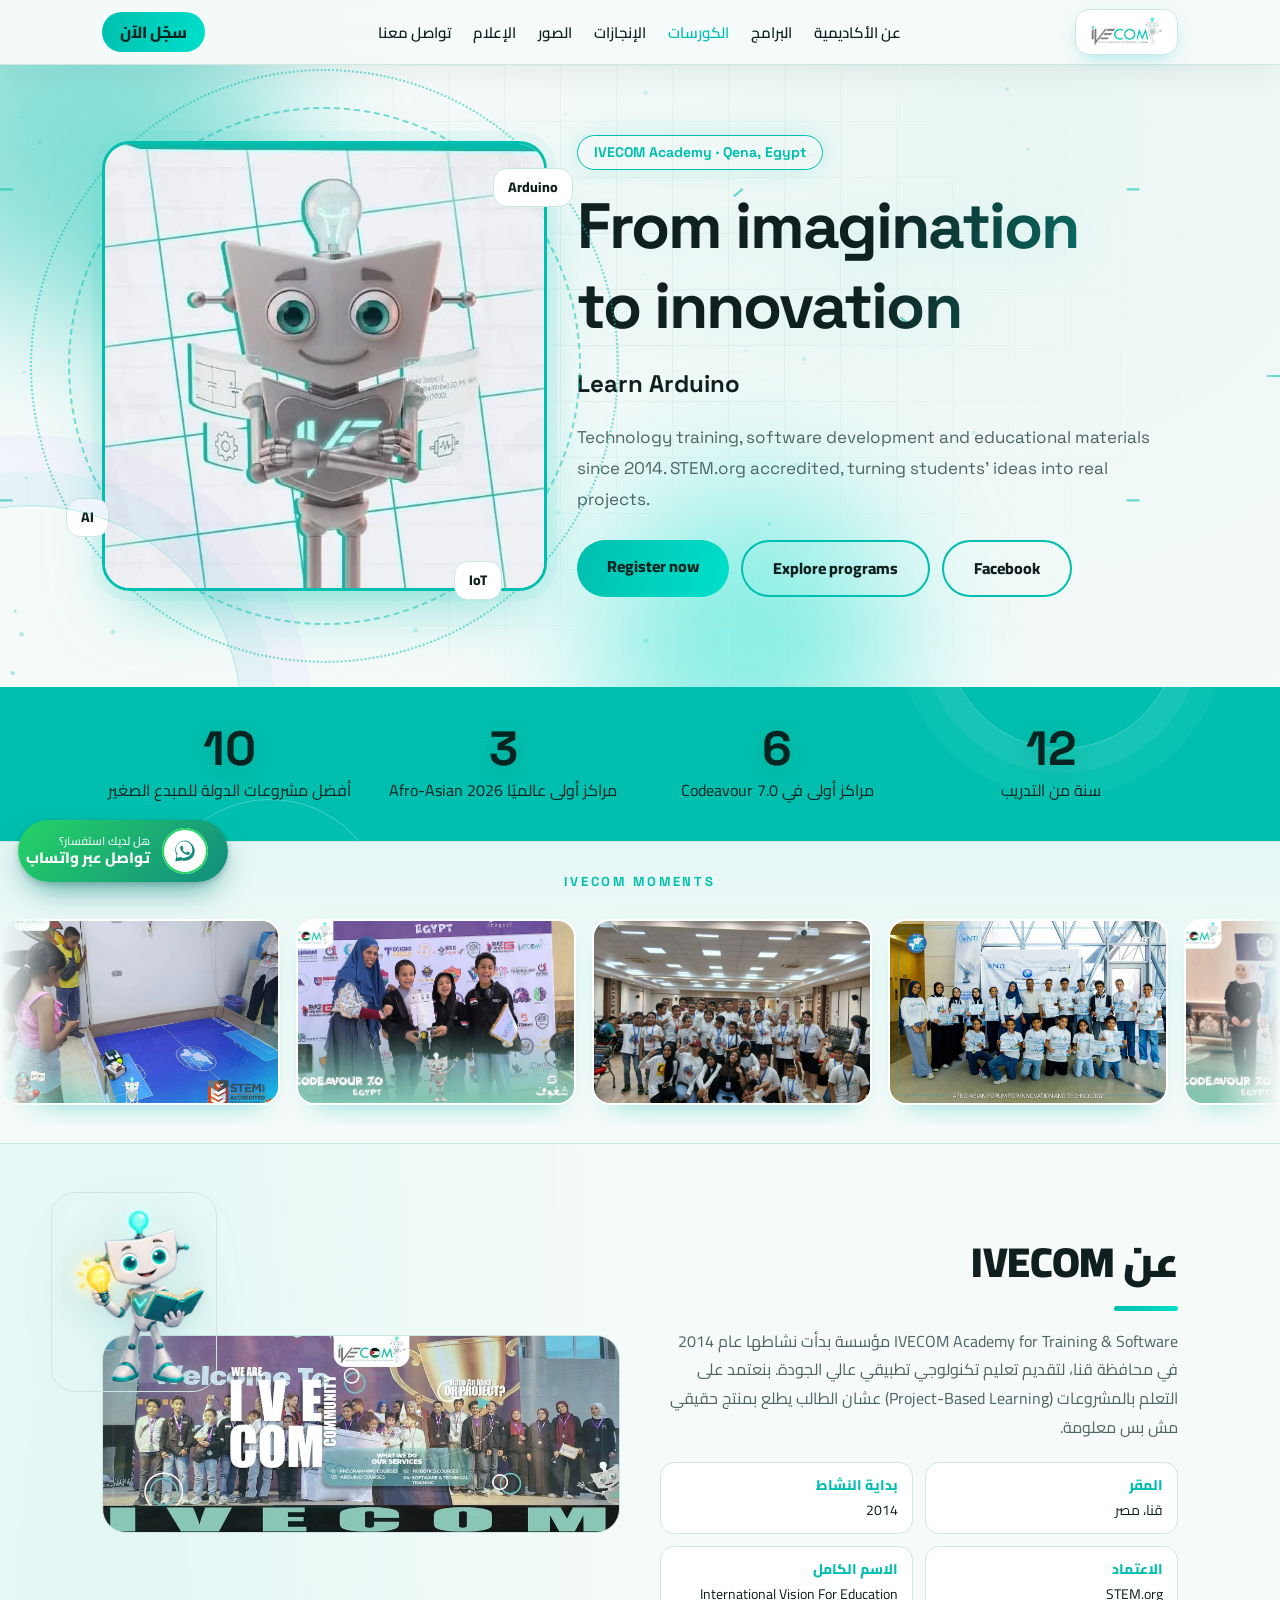
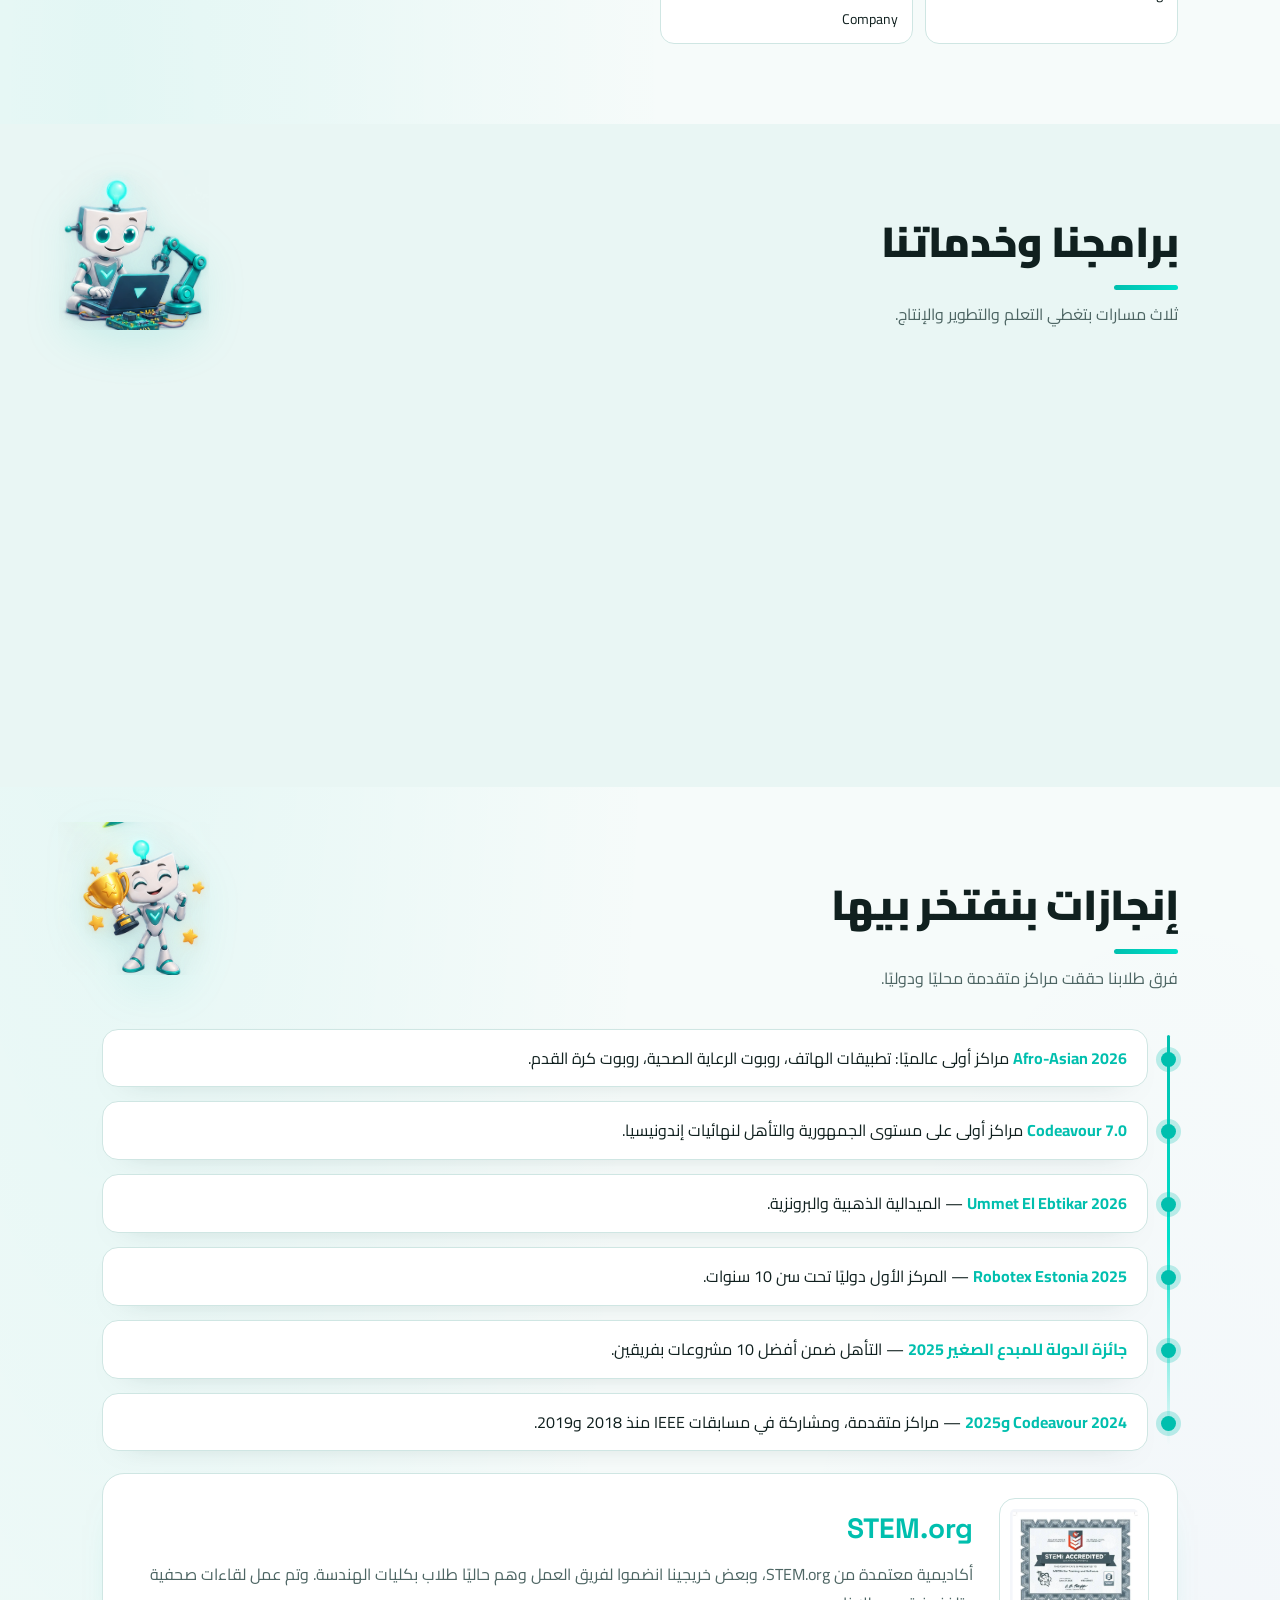
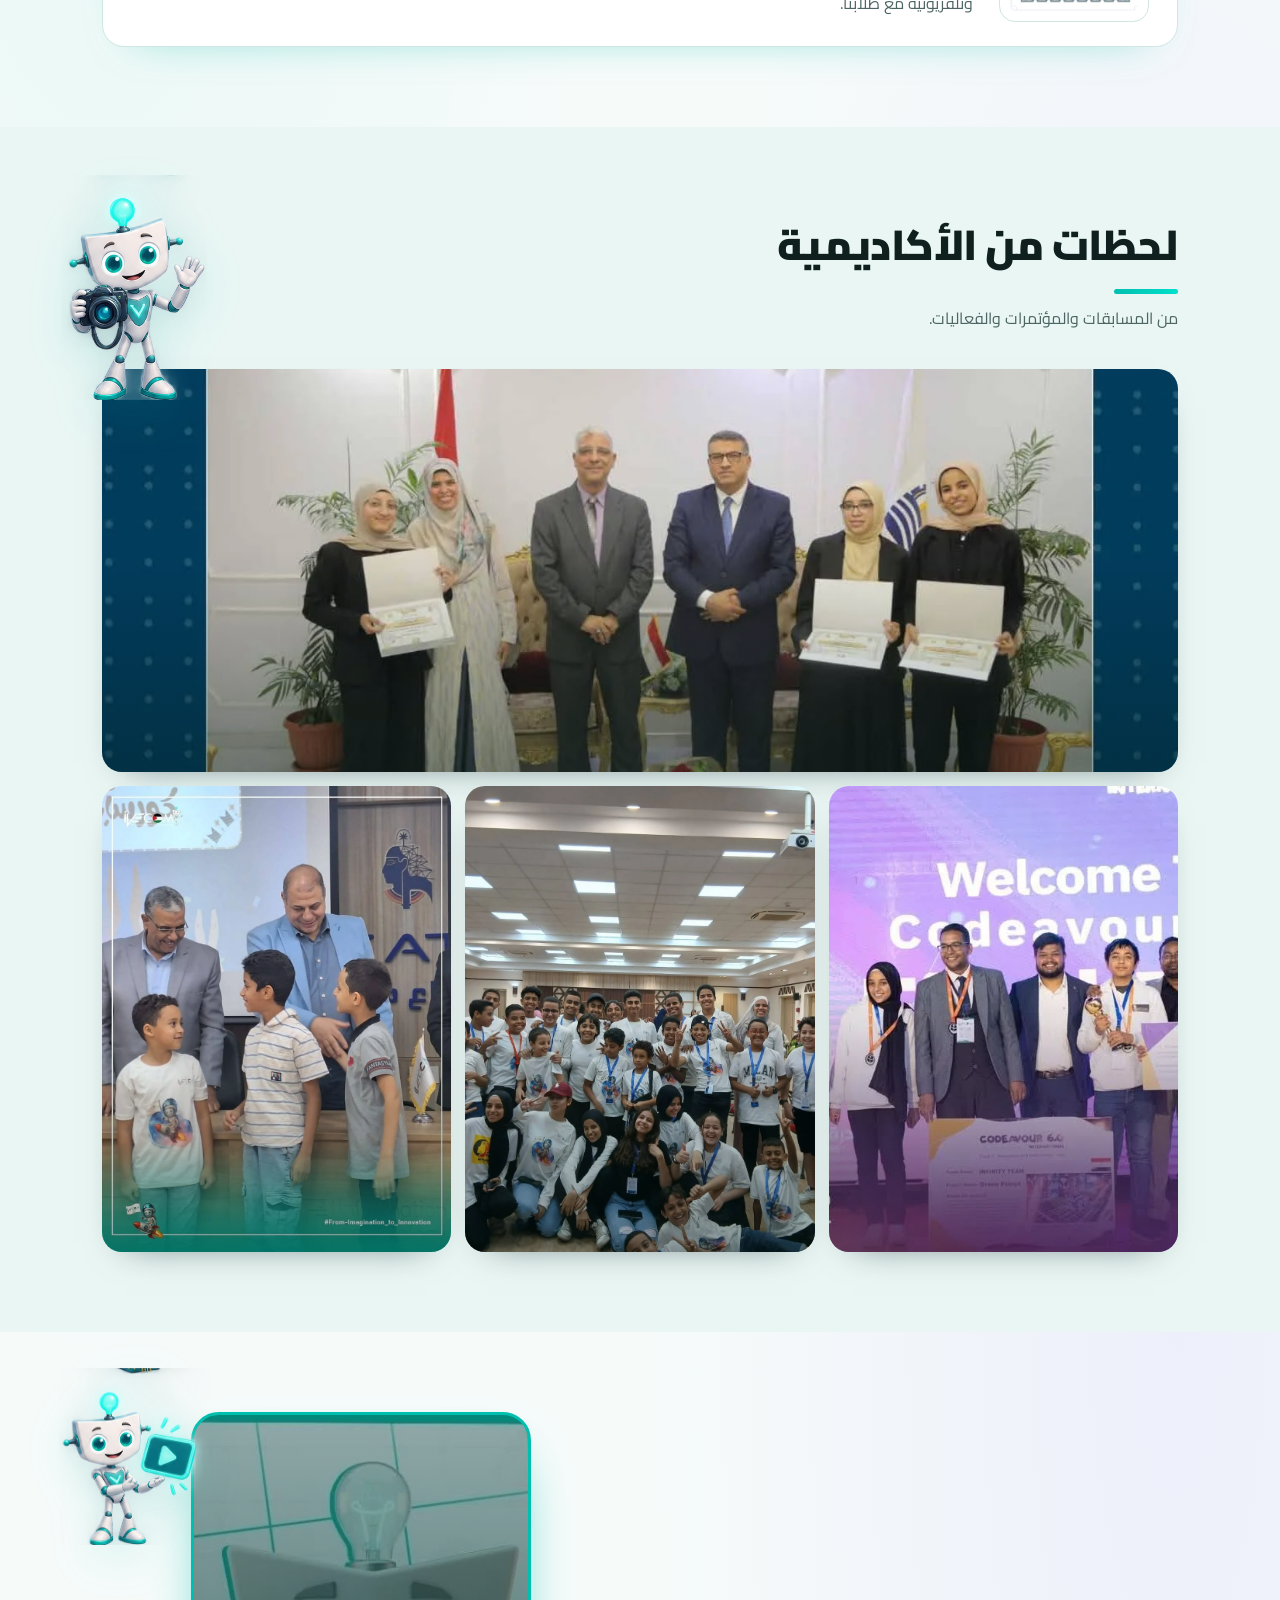
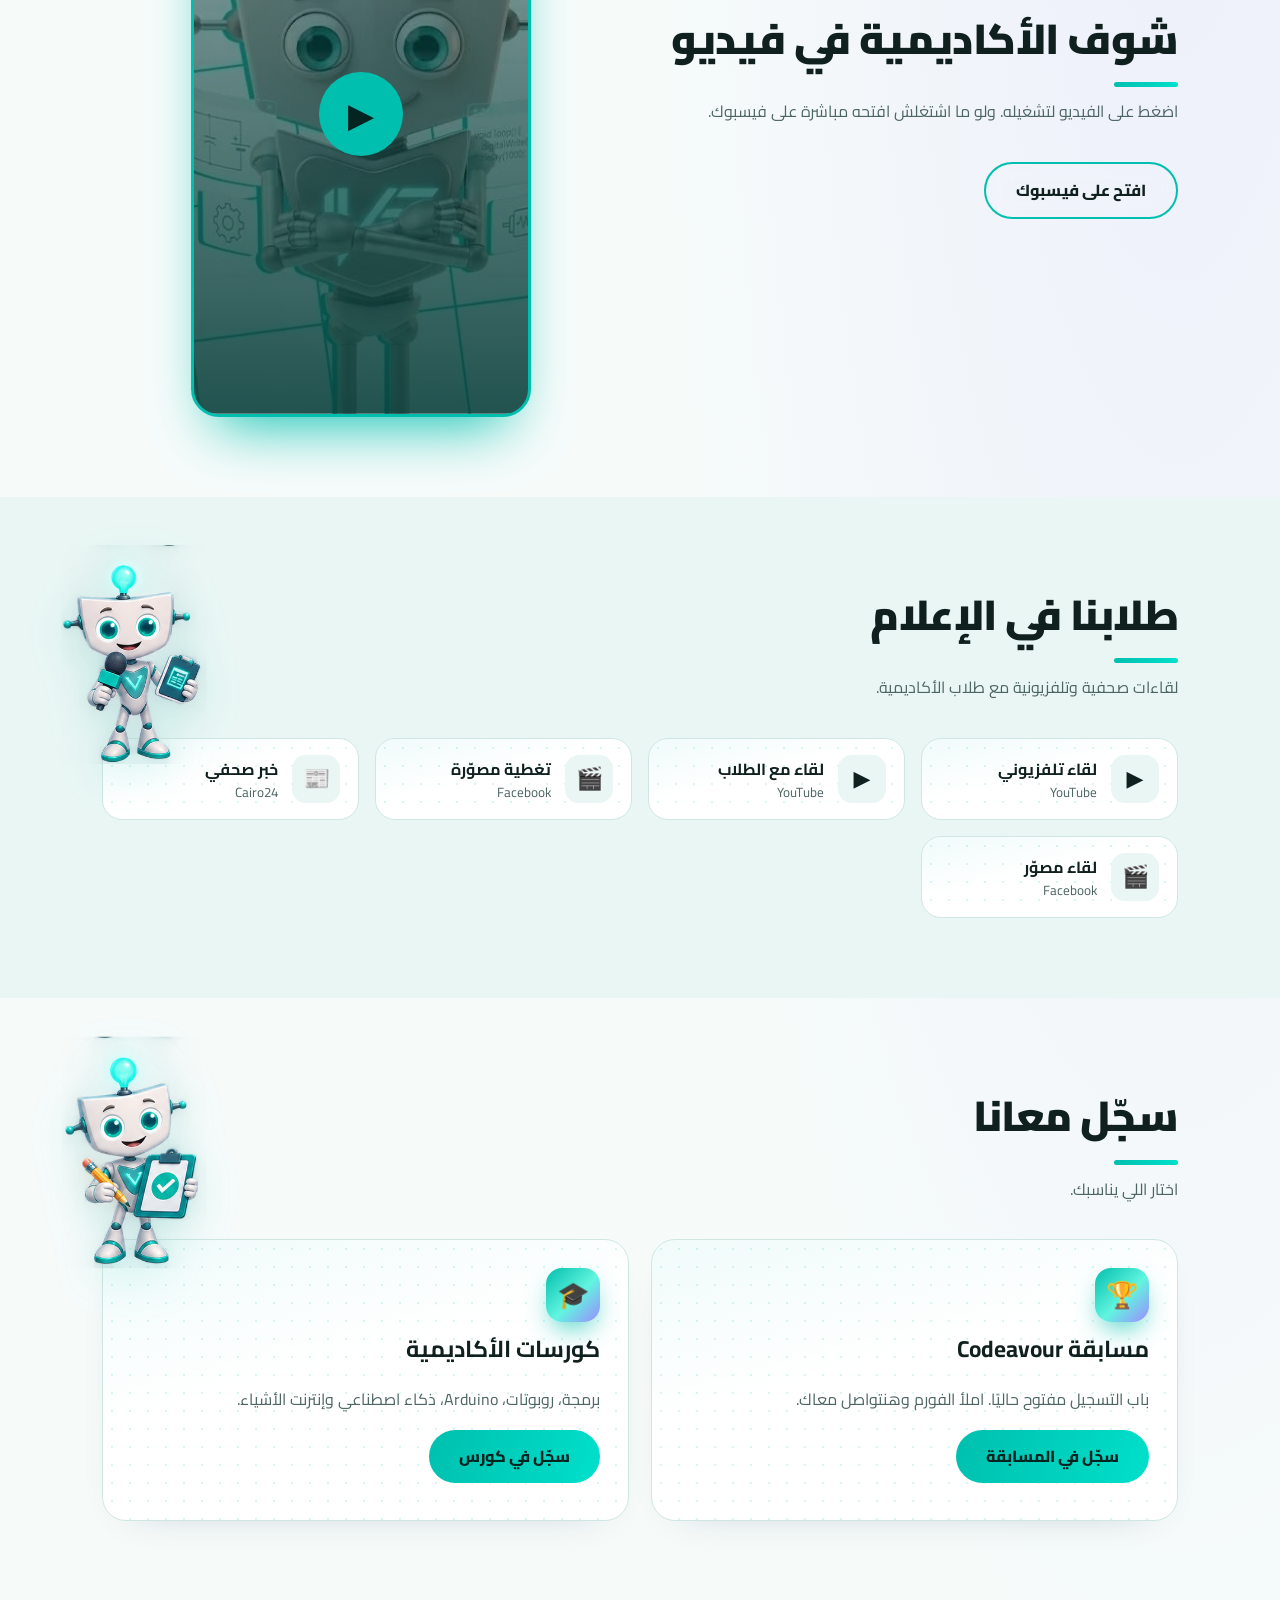
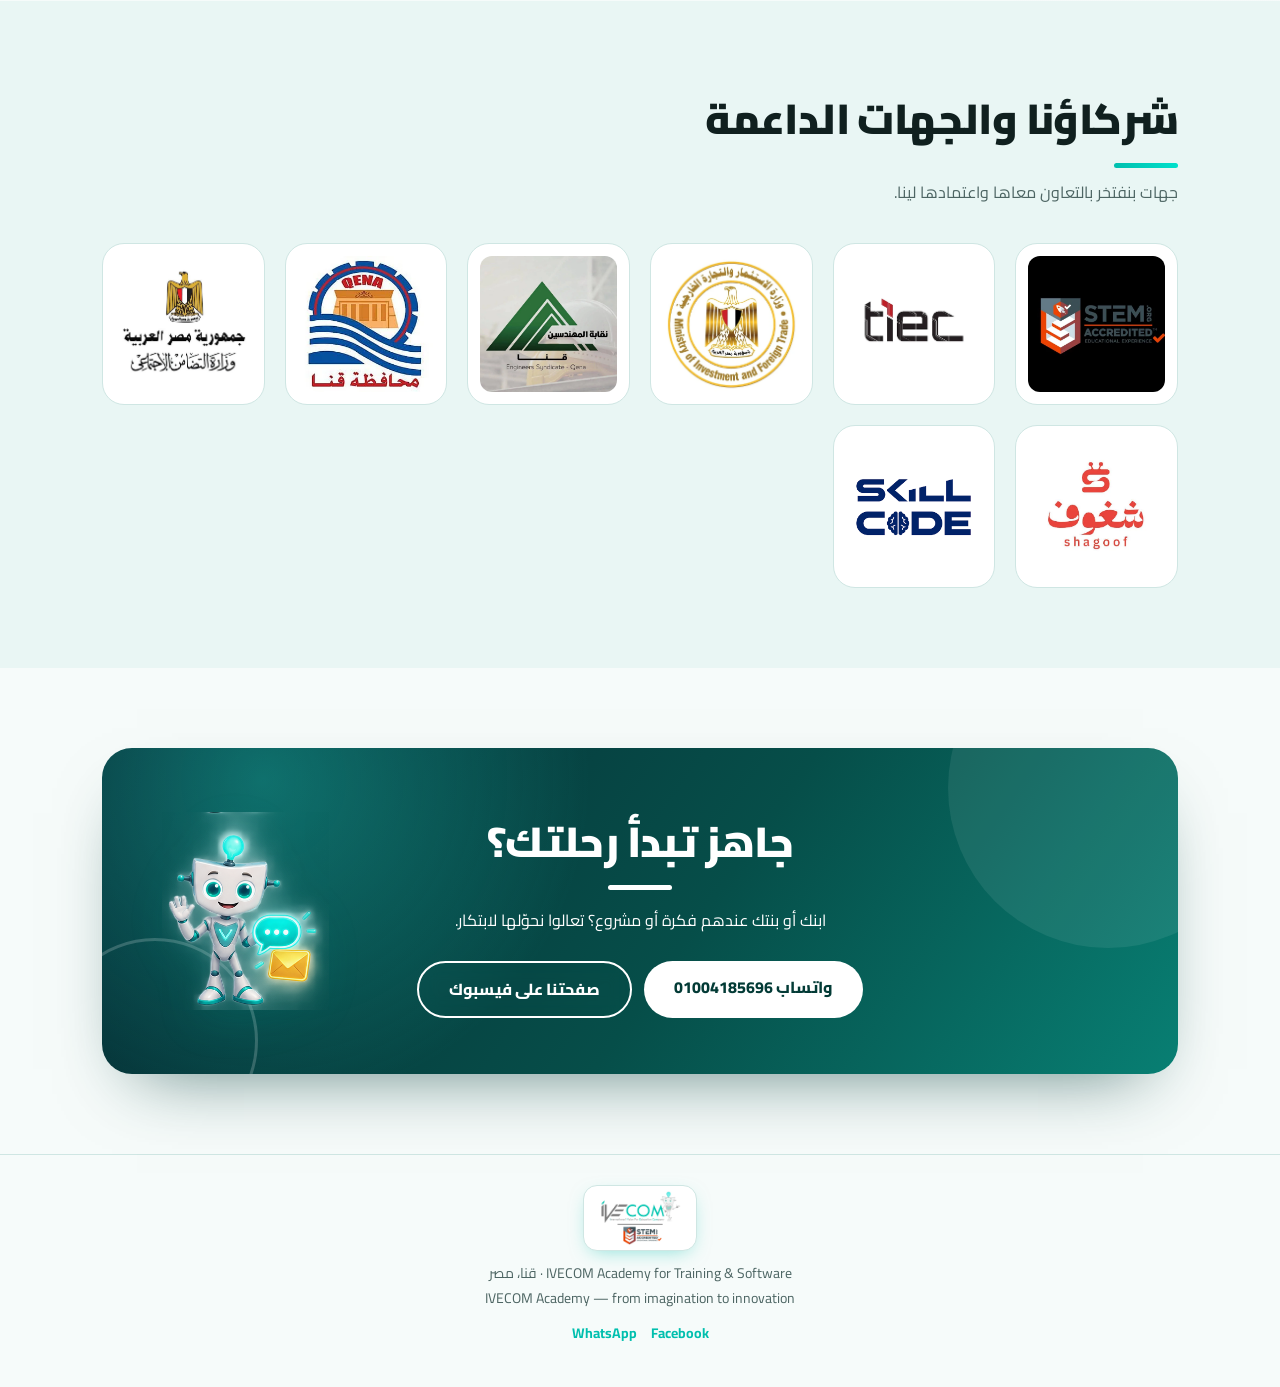
==== commit 630efed5: "Add files via upload" ====
--- a/index.html
+++ b/index.html
@@ -19,7 +19,7 @@
 <h1>From imagination<br>to innovation</h1><div class="rot">Learn <span class="w" id="word">Programming</span></div>
 <p class="lead">Technology training, software development and educational materials since 2014. STEM.org accredited, turning students' ideas into real projects.</p>
 <div class="btns"><a class="btn p" href="#register">Register now</a><a class="btn g" href="#programs">Explore programs</a><a class="btn g" href="https://www.facebook.com/Ivecom.Qena" target="_blank" rel="noopener">Facebook</a></div></div>
-<div class="mascot"><img src="images/افيكوم.jpg" alt="روبوت IVECOM"><span class="chip c1">Arduino</span><span class="chip c2">AI</span><span class="chip c3">IoT</span></div></div></header>
+<div class="mascot"><img src="images/ivecom-mascot.webp" alt="روبوت IVECOM"><span class="chip c1">Arduino</span><span class="chip c2">AI</span><span class="chip c3">IoT</span></div></div></header>
 
 <div class="stats"><div class="wrap">
 <div><b data-to="12">0</b>سنة من التدريب</div><div><b data-to="6">0</b>مراكز أولى في Codeavour 7.0</div><div><b data-to="3">0</b>مراكز أولى عالميًا Afro-Asian 2026</div><div><b data-to="10">0</b>أفضل مشروعات الدولة للمبدع الصغير</div></div></div>
@@ -28,37 +28,45 @@
 <p class="moments-title" id="moments-title">IVECOM Moments</p>
 <div class="moments-viewport">
 <div class="moments-track">
-<div class="moments-set">
-<figure class="moments-card"><img src="./images/soccer.jpg" alt="طلاب يختبرون روبوتات كرة القدم"></figure>
-<figure class="moments-card"><img src="./images/658167643_1033789435987840_6730408788346410055_n.jpg" alt="فريق IVECOM مع الروبوت في Codeavour 7.0"></figure>
-<figure class="moments-card"><img src="./images/499224828_770901538943299_2404754766059296859_n.jpg" alt="تكريم الفائزين في Codeavour 6.0"></figure>
-<figure class="moments-card"><img src="./images/556958224_884016830965102_443374047059716273_n.jpg" alt="طلاب الأكاديمية في جلسة تدريبية"></figure>
-<figure class="moments-card"><img src="./images/afro.jpg" alt="فريق IVECOM بشهاداتهم في ملتقى Afro-Asian"></figure>
-<figure class="moments-card"><img src="./images/655757526_1031395922893858_1721385652874005985_n.jpg" alt="طلاب يعرضون روبوتهم في Codeavour 7.0"></figure>
-<figure class="moments-card"><img src="./images/866902296_1106343865728992_4366121220652302342_n.jpg" alt="طالب يحمل كأس التكريم"></figure>
-<figure class="moments-card"><img src="./images/76956514_1454934027989636_923945317609504768_n.jpg" alt="طلاب يحملون شهادات بعد نشاط تعليمي"></figure>
-<figure class="moments-card"><img src="./images/المسرح.jpg" alt="فريق IVECOM على المسرح بالميداليات"></figure>
-<figure class="moments-card"><img src="./images/الوزير.jpg" alt="طلاب الأكاديمية أثناء زيارة الوزير"></figure>
-<figure class="moments-card"><img src="./images/574880991_913871031313015_7151131311368704795_n.jpg" alt="طلاب IVECOM مع الضيوف في فعالية"></figure>
-<figure class="moments-card"><img src="./images/صيني.jpg" alt="طالب IVECOM مع ضيف في فعالية دولية"></figure>
-<figure class="moments-card"><img src="./images/المحافظ.jpg" alt="تكريم طلاب IVECOM في محافظة قنا"></figure>
-<figure class="moments-card"><img src="./images/866315675_2814392328955585_118463934444519991_n.jpg" alt="طالبات IVECOM مع ضيف في ملتقى تكنولوجي"></figure>
-</div>
-<div class="moments-set" aria-hidden="true">
-<figure class="moments-card"><img src="./images/soccer.jpg" alt=""></figure>
-<figure class="moments-card"><img src="./images/658167643_1033789435987840_6730408788346410055_n.jpg" alt=""></figure>
-<figure class="moments-card"><img src="./images/499224828_770901538943299_2404754766059296859_n.jpg" alt=""></figure>
-<figure class="moments-card"><img src="./images/556958224_884016830965102_443374047059716273_n.jpg" alt=""></figure>
-<figure class="moments-card"><img src="./images/afro.jpg" alt=""></figure>
-<figure class="moments-card"><img src="./images/655757526_1031395922893858_1721385652874005985_n.jpg" alt=""></figure>
-<figure class="moments-card"><img src="./images/866902296_1106343865728992_4366121220652302342_n.jpg" alt=""></figure>
-<figure class="moments-card"><img src="./images/76956514_1454934027989636_923945317609504768_n.jpg" alt=""></figure>
-<figure class="moments-card"><img src="./images/المسرح.jpg" alt=""></figure>
-<figure class="moments-card"><img src="./images/الوزير.jpg" alt=""></figure>
-<figure class="moments-card"><img src="./images/574880991_913871031313015_7151131311368704795_n.jpg" alt=""></figure>
-<figure class="moments-card"><img src="./images/صيني.jpg" alt=""></figure>
-<figure class="moments-card"><img src="./images/المحافظ.jpg" alt=""></figure>
-<figure class="moments-card"><img src="./images/866315675_2814392328955585_118463934444519991_n.jpg" alt=""></figure>
+<div class="moments-set" id="momentsSet">
+<!-- ===== صور الفعاليات (شريط متحرك) =====
+     كل الصور موجودة في images/events وبتظهر ورا بعض وبتتحرك تلقائيًا.
+     لإضافة صورة جديدة: حط الملف (png أو webp) في فولدر images/events، وبعدين انسخ السطر اللي تحت
+     (شيل علامات الكومنت) والصقه مكان ما تحب تظهر الصورة، وغيّر اسم الملف والوصف:
+<figure class="moments-card"><img src="./images/events/اسم-الصورة.webp" alt="وصف الصورة" loading="lazy" decoding="async"></figure>
+     (النسخة المكررة اللي بتخلي الحركة مستمرة بتتعمل تلقائيًا من script.js، فمش محتاج تكرر الصورة هنا) -->
+<figure class="moments-card"><img src="./images/events/soccer.webp" alt="طلاب يختبرون روبوتات كرة القدم" loading="lazy" decoding="async"></figure>
+<figure class="moments-card"><img src="./images/events/658167643_1033789435987840_6730408788346410055_n.webp" alt="فريق IVECOM مع الروبوت في Codeavour 7.0" loading="lazy" decoding="async"></figure>
+<figure class="moments-card"><img src="./images/events/556958224_884016830965102_443374047059716273_n.webp" alt="طلاب الأكاديمية في جلسة تدريبية" loading="lazy" decoding="async"></figure>
+<figure class="moments-card"><img src="./images/events/afro.webp" alt="فريق IVECOM بشهاداتهم في ملتقى Afro-Asian" loading="lazy" decoding="async"></figure>
+<figure class="moments-card"><img src="./images/events/655757526_1031395922893858_1721385652874005985_n.webp" alt="طلاب يعرضون روبوتهم في Codeavour 7.0" loading="lazy" decoding="async"></figure>
+<figure class="moments-card"><img src="./images/events/866902296_1106343865728992_4366121220652302342_n.webp" alt="طالب يحمل كأس التكريم" loading="lazy" decoding="async"></figure>
+<figure class="moments-card"><img src="./images/events/76956514_1454934027989636_923945317609504768_n.webp" alt="طلاب يحملون شهادات بعد نشاط تعليمي" loading="lazy" decoding="async"></figure>
+<figure class="moments-card"><img src="./images/events/574880991_913871031313015_7151131311368704795_n.webp" alt="طلاب IVECOM مع الضيوف في فعالية" loading="lazy" decoding="async"></figure>
+<figure class="moments-card"><img src="./images/events/chinese-guest.webp" alt="طالب IVECOM مع ضيف في فعالية دولية" loading="lazy" decoding="async"></figure>
+<figure class="moments-card"><img src="./images/events/866315675_2814392328955585_118463934444519991_n.webp" alt="طالبات IVECOM مع ضيف في ملتقى تكنولوجي" loading="lazy" decoding="async"></figure>
+<figure class="moments-card"><img src="./images/events/483678337_713326528034134_3274574322965515646_n.webp" alt="لحظة من فعاليات IVECOM" loading="lazy" decoding="async"></figure>
+<figure class="moments-card"><img src="./images/events/483932434_713326561367464_891366391325050891_n.webp" alt="لحظة من فعاليات IVECOM" loading="lazy" decoding="async"></figure>
+<figure class="moments-card"><img src="./images/events/486176880_723273227039464_3199417758564632305_n.webp" alt="لحظة من فعاليات IVECOM" loading="lazy" decoding="async"></figure>
+<figure class="moments-card"><img src="./images/events/486349036_722570610443059_3700044930482851148_n.webp" alt="لحظة من فعاليات IVECOM" loading="lazy" decoding="async"></figure>
+<figure class="moments-card"><img src="./images/events/486368223_722569843776469_7546222775423957006_n.webp" alt="لحظة من فعاليات IVECOM" loading="lazy" decoding="async"></figure>
+<figure class="moments-card"><img src="./images/events/486562426_723012630398857_2299672117185070745_n.webp" alt="لحظة من فعاليات IVECOM" loading="lazy" decoding="async"></figure>
+<figure class="moments-card"><img src="./images/events/486744607_726608933372560_6137450757326131731_n.webp" alt="لحظة من فعاليات IVECOM" loading="lazy" decoding="async"></figure>
+<figure class="moments-card"><img src="./images/events/487205334_725694670130653_2576966513128978254_n.webp" alt="لحظة من فعاليات IVECOM" loading="lazy" decoding="async"></figure>
+<figure class="moments-card"><img src="./images/events/487682119_727407979959322_8358881241092466296_n.webp" alt="لحظة من فعاليات IVECOM" loading="lazy" decoding="async"></figure>
+<figure class="moments-card"><img src="./images/events/506062309_788101960556590_9194899600662012657_n.webp" alt="لحظة من فعاليات IVECOM" loading="lazy" decoding="async"></figure>
+<figure class="moments-card"><img src="./images/events/584943513_923919696974815_4748402978976375484_n.webp" alt="لحظة من فعاليات IVECOM" loading="lazy" decoding="async"></figure>
+<figure class="moments-card"><img src="./images/events/616015411_970708562295928_4892214132204314140_n.webp" alt="لحظة من فعاليات IVECOM" loading="lazy" decoding="async"></figure>
+<figure class="moments-card"><img src="./images/events/636643521_997056109661173_6198678065419872312_n.webp" alt="لحظة من فعاليات IVECOM" loading="lazy" decoding="async"></figure>
+<figure class="moments-card"><img src="./images/events/657273095_1026469776719806_3625460093296451640_n.webp" alt="لحظة من فعاليات IVECOM" loading="lazy" decoding="async"></figure>
+<figure class="moments-card"><img src="./images/events/658858844_1034747885891995_5484394485965105620_n.webp" alt="لحظة من فعاليات IVECOM" loading="lazy" decoding="async"></figure>
+<figure class="moments-card"><img src="./images/events/659147779_1034748009225316_4542435617999563936_n.webp" alt="لحظة من فعاليات IVECOM" loading="lazy" decoding="async"></figure>
+<figure class="moments-card"><img src="./images/events/659794459_1034137362619714_9151819979678275845_n.webp" alt="لحظة من فعاليات IVECOM" loading="lazy" decoding="async"></figure>
+<figure class="moments-card"><img src="./images/events/803108530_2882337848801775_496651076603016535_n.webp" alt="لحظة من فعاليات IVECOM" loading="lazy" decoding="async"></figure>
+<figure class="moments-card"><img src="./images/events/887033263_1646461830591636_8065065176510491401_n.webp" alt="لحظة من فعاليات IVECOM" loading="lazy" decoding="async"></figure>
+<figure class="moments-card"><img src="./images/events/891188271_1636919097932644_3277654449744647047_n.webp" alt="لحظة من فعاليات IVECOM" loading="lazy" decoding="async"></figure>
+<figure class="moments-card"><img src="./images/events/913488932_1126450966794401_2347605011925984282_n.webp" alt="لحظة من فعاليات IVECOM" loading="lazy" decoding="async"></figure>
+<figure class="moments-card"><img src="./images/events/914893284_1796335528255799_6543712446587036145_n.webp" alt="لحظة من فعاليات IVECOM" loading="lazy" decoding="async"></figure>
 </div>
 </div>
 </div>
@@ -66,7 +74,7 @@
 <section id="about"><div class="wrap about"><div class="rise"><h2>عن IVECOM</h2><img class="section-bot" src="images/robot-idea.png" alt="روبوت IVECOM يشرح فكرة ويتعلم" loading="lazy">
 <p style="color:var(--mute)">IVECOM Academy for Training &amp; Software مؤسسة بدأت نشاطها عام 2014 في محافظة قنا، لتقديم تعليم تكنولوجي تطبيقي عالي الجودة. بنعتمد على التعلم بالمشروعات (Project-Based Learning) عشان الطالب يطلع بمنتج حقيقي مش بس معلومة.</p>
 <div class="facts"><div><span>المقر</span>قنا، مصر</div><div><span>بداية النشاط</span>2014</div><div><span>الاعتماد</span>STEM.org</div><div><span>الاسم الكامل</span>International Vision For Education Company</div></div></div>
-<img class="rise" src="./images/المسرح.jpg" alt="فريق IVECOM على المسرح مع الكأس"></div></section>
+<img class="rise" src="./images/stage.webp" alt="فريق IVECOM على المسرح مع الكأس"></div></section>
 
 <section class="alt" id="programs"><div class="wrap"><h2>برامجنا وخدماتنا</h2><p class="sub">ثلاث مسارات بتغطي التعلم والتطوير والإنتاج.</p><img class="section-bot" src="images/robot-tech.png" alt="روبوت IVECOM يعمل على التكنولوجيا والروبوتات" loading="lazy">
 <div class="cards">
@@ -86,14 +94,14 @@
 <!-- ===== صورة اعتماد STEM.org =====
      لتغيير الصورة: غيّر المسار في src فقط (مثال: images/stem-accreditation.png)
      وللتحكم في الحجم: عدّل المتغير --stem-badge-w في style.css (داخل :root) -->
-<img class="stem-badge" src="images/Stem.jpg" alt="شهادة اعتماد STEM.org للأكاديمية" loading="lazy" onerror="this.classList.add('is-missing')">
+<img class="stem-badge" src="images/Stem.webp" alt="شهادة اعتماد STEM.org للأكاديمية" loading="lazy" onerror="this.classList.add('is-missing')">
 <div class="stem-body"><b>STEM.org</b><span style="color:var(--mute)">أكاديمية معتمدة من STEM.org، وبعض خريجينا انضموا لفريق العمل وهم حاليًا طلاب بكليات الهندسة. وتم عمل لقاءات صحفية وتلفزيونية مع طلابنا.</span></div></div></div></section>
 
 <section class="alt" id="gallery"><div class="wrap"><h2>لحظات من الأكاديمية</h2><p class="sub">من المسابقات والمؤتمرات والفعاليات.</p><img class="section-bot" src="images/robot-gallery.png" alt="روبوت IVECOM يوثق اللحظات" loading="lazy">
-<div class="gal"><figure class="wide rise"><img src="./images/المحافظ.jpg"></figure>
-<figure class="rise"><img src="./images/499224828_770901538943299_2404754766059296859_n.jpg" alt="تكريم طالب في Afro-Asian"></figure>
-<figure class="rise"><img src="./images/556958224_884016830965102_443374047059716273_n.jpg" alt="طلاب الأكاديمية في فعالية"></figure>
-<figure class="rise"><img src="./images/574880991_913871031313015_7151131311368704795_n.jpg" alt="روبوت IVECOM"></figure></div></div></section>
+<div class="gal"><figure class="wide rise"><img src="./images/governor.webp"></figure>
+<figure class="rise"><img src="./images/499224828_770901538943299_2404754766059296859_n.webp" alt="تكريم طالب في Afro-Asian"></figure>
+<figure class="rise"><img src="./images/events/556958224_884016830965102_443374047059716273_n.webp" alt="طلاب الأكاديمية في فعالية"></figure>
+<figure class="rise"><img src="./images/events/574880991_913871031313015_7151131311368704795_n.webp" alt="روبوت IVECOM"></figure></div></div></section>
 
 <section id="video"><div class="wrap vid"><div class="rise"><h2>شوف الأكاديمية في فيديو</h2><p class="sub">اضغط على الفيديو لتشغيله. ولو ما اشتغلش افتحه مباشرة على فيسبوك.</p><img class="section-bot" src="images/robot-video.png" alt="روبوت IVECOM يقدم الفيديو" loading="lazy"><a class="btn g" href="https://www.facebook.com/reel/2000026607990550" target="_blank" rel="noopener">افتح على فيسبوك</a></div>
 <div class="reel rise" id="reel" role="button" tabindex="0" aria-label="تشغيل الفيديو" data-u="https://www.facebook.com/reel/2000026607990550"><div class="play">▶</div></div></div></section>
@@ -104,10 +112,27 @@
 <div class="card rise"><div class="ic">🏆</div><h3>مسابقة Codeavour</h3><p style="color:var(--mute)">باب التسجيل مفتوح حاليًا. املأ الفورم وهنتواصل معاك.</p><a class="btn p" href="https://docs.google.com/forms/d/e/1FAIpQLSct5ky-ukODRo3CR_g7459hGvhRLh05FtkzUf1J-POymgyP-w/viewform" target="_blank" rel="noopener">سجّل في المسابقة</a></div>
 <div class="card rise"><div class="ic">🎓</div><h3>كورسات الأكاديمية</h3><p style="color:var(--mute)">برمجة، روبوتات، Arduino، ذكاء اصطناعي وإنترنت الأشياء.</p><a class="btn p" href="https://wa.me/201004185696?text=%D8%B9%D8%A7%D9%8A%D8%B2%20%D8%A3%D8%B3%D8%AC%D9%84%20%D9%81%D9%8A%20%D9%83%D9%88%D8%B1%D8%B3%20%D9%81%D9%8A%20IVECOM" target="_blank" rel="noopener">سجّل في كورس</a></div></div></div></section>
 
+<section class="alt" id="partners"><div class="wrap"><h2>شركاؤنا والجهات الداعمة</h2><p class="sub">جهات بنفتخر بالتعاون معاها واعتمادها لينا.</p>
+<div class="partners-grid">
+<!-- ===== لوجوهات الشركاء =====
+     لإضافة لوجو جديد: حط الصورة (png أو webp) في فولدر images/logos، وبعدين انسخ السطر اللي تحت
+     (شيل علامات الكومنت) والصقه جوه partners-grid، وغيّر اسم الملف والوصف:
+<div class="partner rise"><img src="images/logos/اسم-اللوجو.webp" alt="اسم الجهة" title="اسم الجهة" loading="lazy"></div>
+-->
+<div class="partner rise"><img src="images/logos/stem-accredited.webp" alt="STEM.org Accredited" title="STEM.org Accredited" loading="lazy"></div>
+<div class="partner rise"><img src="images/logos/tiec.webp" alt="TIEC" title="TIEC" loading="lazy"></div>
+<div class="partner rise"><img src="images/logos/ministry-investment.webp" alt="وزارة الاستثمار والتجارة الخارجية" title="وزارة الاستثمار والتجارة الخارجية" loading="lazy"></div>
+<div class="partner rise"><img src="images/logos/engineers-syndicate-qena.webp" alt="نقابة المهندسين بقنا" title="نقابة المهندسين بقنا" loading="lazy"></div>
+<div class="partner rise"><img src="images/logos/qena-governorate.webp" alt="محافظة قنا" title="محافظة قنا" loading="lazy"></div>
+<div class="partner rise"><img src="images/logos/ministry-social-solidarity.webp" alt="وزارة التضامن الاجتماعي" title="وزارة التضامن الاجتماعي" loading="lazy"></div>
+<div class="partner rise"><img src="images/logos/shagoof.webp" alt="شغوف Shagoof" title="شغوف Shagoof" loading="lazy"></div>
+<div class="partner rise"><img src="images/logos/skillcode.png" alt="Skill Code" title="Skill Code" loading="lazy"></div>
+</div></div></section>
+
 <section id="contact"><div class="wrap"><div class="cta rise"><h2>جاهز تبدأ رحلتك؟</h2><img class="section-bot" src="images/robot-contact.png" alt="روبوت IVECOM يرحب بكم للتواصل" loading="lazy"><p>ابنك أو بنتك عندهم فكرة أو مشروع؟ تعالوا نحوّلها لابتكار.</p>
 <div class="btns" style="justify-content:center"><a class="btn p" href="https://wa.me/201004185696" target="_blank" rel="noopener">واتساب 01004185696</a><a class="btn g" href="https://www.facebook.com/Ivecom.Qena" target="_blank" rel="noopener">صفحتنا على فيسبوك</a></div></div></div></section>
 
-<footer><div class="wrap"><img src="./images/ivecom academy.png" alt="IVECOM"><div>IVECOM Academy for Training &amp; Software · قنا، مصر</div><div>IVECOM Academy — from imagination to innovation</div><div class="soc"><a href="https://www.facebook.com/Ivecom.Qena" target="_blank" rel="noopener">Facebook</a><a href="https://wa.me/201004185696" target="_blank" rel="noopener">WhatsApp</a></div></div></footer>
+<footer><div class="wrap"><img src="./images/ivecom.webp" alt="IVECOM"><div>IVECOM Academy for Training &amp; Software · قنا، مصر</div><div>IVECOM Academy — from imagination to innovation</div><div class="soc"><a href="https://www.facebook.com/Ivecom.Qena" target="_blank" rel="noopener">Facebook</a><a href="https://wa.me/201004185696" target="_blank" rel="noopener">WhatsApp</a></div></div></footer>
 <a class="wa" href="https://wa.me/201004185696?text=%D8%A7%D9%84%D8%B3%D9%84%D8%A7%D9%85%20%D8%B9%D9%84%D9%8A%D9%83%D9%85%D8%8C%20%D8%B9%D8%A7%D9%8A%D8%B2%20%D8%A3%D8%B3%D8%AA%D9%81%D8%B3%D8%B1%20%D8%B9%D9%86%20%D8%A3%D9%83%D8%A7%D8%AF%D9%8A%D9%85%D9%8A%D8%A9%20IVECOM" target="_blank" rel="noopener" aria-label="تواصل معنا عبر واتساب">
 <span class="wa-ic"><svg viewBox="0 0 32 32" width="26" height="26" aria-hidden="true" focusable="false"><path fill="currentColor" d="M16.04 3C9.4 3 4 8.38 4 15.02c0 2.12.55 4.19 1.6 6.01L4 29l8.14-1.57a12.02 12.02 0 0 0 3.9.65h.01C22.68 28.08 28 22.7 28 16.06 28 12.85 26.75 9.83 24.48 7.56A11.94 11.94 0 0 0 16.04 3Zm0 22.03h-.01a9.97 9.97 0 0 1-5.08-1.39l-.36-.22-4.83.93.96-4.7-.24-.38a9.93 9.93 0 0 1-1.52-5.25c0-5.5 4.5-9.97 10.05-9.97 2.68 0 5.2 1.04 7.09 2.93a9.9 9.9 0 0 1 2.94 7.05c0 5.5-4.52 9.99-10.6 9.99Zm5.5-7.47c-.3-.15-1.78-.88-2.06-.98-.27-.1-.47-.15-.67.15-.2.3-.77.98-.94 1.18-.17.2-.35.22-.65.07-.3-.15-1.27-.47-2.42-1.5-.9-.8-1.5-1.78-1.67-2.08-.17-.3-.02-.46.13-.61.14-.13.3-.35.45-.52.15-.18.2-.3.3-.5.1-.2.05-.37-.02-.52-.08-.15-.67-1.62-.92-2.22-.24-.58-.49-.5-.67-.51h-.57c-.2 0-.52.07-.8.37-.27.3-1.04 1.02-1.04 2.5s1.07 2.9 1.22 3.1c.15.2 2.1 3.2 5.08 4.49.71.3 1.26.49 1.7.63.71.23 1.36.2 1.87.12.57-.08 1.78-.73 2.03-1.43.25-.7.25-1.3.17-1.43-.07-.13-.27-.2-.57-.35Z"/></svg></span>
 <span class="wa-tx"><small>هل لديك استفسار؟</small><b>تواصل عبر واتساب</b></span>
--- a/style.css
+++ b/style.css
@@ -101,14 +101,14 @@
 .moments{padding:28px 0 18px;background:linear-gradient(180deg,color-mix(in srgb,var(--teal) 7%,var(--bg)),var(--bg) 70%);border-block:1px solid var(--line)}
 .moments-title{margin:0 0 14px;text-align:center;direction:ltr;font-family:'Space Grotesk',sans-serif;font-weight:700;font-size:13px;letter-spacing:.22em;text-transform:uppercase;color:var(--teal)}
 .moments-viewport{overflow:hidden;direction:ltr;padding:12px 0 20px;-webkit-mask-image:linear-gradient(90deg,transparent,#000 5%,#000 95%,transparent);mask-image:linear-gradient(90deg,transparent,#000 5%,#000 95%,transparent)}
-.moments-track{display:flex;width:max-content;animation:moments 70s linear infinite}
+.moments-track{display:flex;width:max-content;animation:moments var(--moments-speed,160s) linear infinite}
 .moments-viewport:hover .moments-track,.moments-viewport:focus-within .moments-track{animation-play-state:paused}
 .moments-set{display:flex;gap:16px;padding-inline-end:16px}
 .moments-card{flex:0 0 auto;width:280px;height:186px;margin:0;border-radius:18px;overflow:hidden;border:2px solid transparent;background:var(--card);box-shadow:0 14px 28px -18px #00bfae99;transition:transform .35s ease,box-shadow .35s ease,border-color .35s ease}
 .moments-card img{width:100%;height:100%;object-fit:cover}
 .moments-card:hover{transform:translateY(-6px);border-color:var(--teal);box-shadow:0 18px 36px -14px var(--teal)}
 @keyframes moments{to{transform:translateX(-50%)}}
-@media(max-width:700px){.moments{padding:22px 0 12px}.moments-title{font-size:12px;letter-spacing:.16em}.moments-card{width:210px;height:140px;border-radius:14px}.moments-set{gap:12px;padding-inline-end:12px}.moments-track{animation-duration:48s}}
+@media(max-width:700px){.moments{padding:22px 0 12px}.moments-title{font-size:12px;letter-spacing:.16em}.moments-card{width:210px;height:140px;border-radius:14px}.moments-set{gap:12px;padding-inline-end:12px}.moments-track{animation-duration:calc(var(--moments-speed,160s) * .7)}}
 @media(prefers-reduced-motion:reduce){.moments-viewport{overflow-x:auto;-webkit-mask-image:none;mask-image:none}.moments-track{animation:none}}
 .vid{display:grid;grid-template-columns:1fr 1fr;gap:40px;align-items:center}
 @media(max-width:820px){.vid{grid-template-columns:1fr}}
@@ -285,3 +285,64 @@
 .stem-badge{flex:none;width:var(--stem-badge-w);height:auto;max-width:100%;object-fit:contain;background:#fff;border:1px solid var(--line);border-radius:16px;padding:10px}
 .stem-badge.is-missing{min-height:var(--stem-badge-w);border:2px dashed var(--teal);color:var(--mute);font-size:12px;text-align:center}
 @media(max-width:560px){.stem{justify-content:center;text-align:center}.stem-badge{--stem-badge-w:130px}}
+
+/* ===== شركاؤنا (Partners) ===== */
+.partners-grid{display:grid;grid-template-columns:repeat(auto-fit,minmax(150px,1fr));gap:20px;margin-top:30px}
+.partner{aspect-ratio:1/1;display:grid;place-items:center;padding:12px;background:#fff;border:1px solid var(--line);border-radius:22px;overflow:hidden;transition:transform .3s,border-color .3s,box-shadow .3s}
+.partner img{width:100%;height:100%;object-fit:contain;border-radius:12px}
+.partner:hover{transform:translateY(-6px);border-color:var(--teal);box-shadow:0 22px 44px -26px #00bfae99}
+@media(max-width:700px){.partners-grid{grid-template-columns:repeat(2,1fr);gap:14px}}
+
+/* ===== كروت مميزة: spotlight + حد متحرك + tilt (نفس شكل كروت صفحة الكورسات) ===== */
+@property --ang{syntax:"<angle>";inherits:false;initial-value:0deg}
+@keyframes cardSpin{to{--ang:360deg}}
+
+.card,.pc{
+  position:relative;isolation:isolate;overflow:hidden;
+  background-color:var(--card);
+  background-image:
+    radial-gradient(color-mix(in srgb,var(--teal) 14%,transparent) 1px,transparent 1.3px),
+    linear-gradient(165deg,color-mix(in srgb,var(--teal) 6%,transparent),transparent 45%);
+  background-size:18px 18px,100% 100%;
+  transition:transform .35s cubic-bezier(.2,.7,.2,1),opacity .9s ease,border-color .3s,box-shadow .4s;
+  will-change:transform;
+}
+.card{border-radius:24px}
+.pc{border-radius:20px}
+.card>*,.pc>*{position:relative;z-index:2}
+
+/* spotlight يتبع الماوس (بيحل محل الخط الجانبي القديم) */
+.card::before,.pc::before{
+  content:"";position:absolute;inset:0;width:auto;z-index:1;pointer-events:none;border-radius:inherit;
+  background:radial-gradient(380px circle at var(--mx,50%) var(--my,0%),
+    color-mix(in srgb,var(--teal) 26%,transparent),transparent 62%);
+  transform:none;opacity:0;transition:opacity .35s;
+}
+/* حد متدرّج بيلف حوالين الكارت */
+.card::after,.pc::after{
+  content:"";position:absolute;inset:-1px;z-index:3;pointer-events:none;border-radius:inherit;padding:2px;
+  background:conic-gradient(from var(--ang),transparent 0 50%,var(--teal) 72%,var(--teal2) 90%,transparent);
+  -webkit-mask:linear-gradient(#000 0 0) content-box,linear-gradient(#000 0 0);
+  -webkit-mask-composite:xor;mask-composite:exclude;
+  opacity:0;transition:opacity .4s;
+  animation:cardSpin 3.2s linear infinite;animation-play-state:paused;
+}
+.card h3{transition:color .3s}
+.ic{transition:transform .4s cubic-bezier(.2,.7,.2,1)}
+
+@media (hover:hover){
+  .card:hover,.pc:hover{
+    border-color:transparent;
+    box-shadow:0 30px 60px -30px color-mix(in srgb,var(--teal) 70%,transparent),
+               0 0 0 1px color-mix(in srgb,var(--teal) 25%,transparent);
+  }
+  .card:hover::before,.pc:hover::before{opacity:1;transform:none}
+  .card:hover::after,.pc:hover::after{opacity:1;animation-play-state:running}
+  .card:hover h3{color:var(--teal)}
+  .card:hover .ic{transform:scale(1.1) rotate(-6deg)}
+  .card.is-tilt,.pc.is-tilt{
+    transform:perspective(900px) rotateX(var(--rx,0deg)) rotateY(var(--ry,0deg)) translateY(-8px) scale(1.015)!important;
+    transition:transform .12s linear,opacity .9s ease,border-color .3s,box-shadow .4s;
+  }
+}
+@media (prefers-reduced-motion:reduce){.card.is-tilt,.pc.is-tilt{transform:none!important}}
